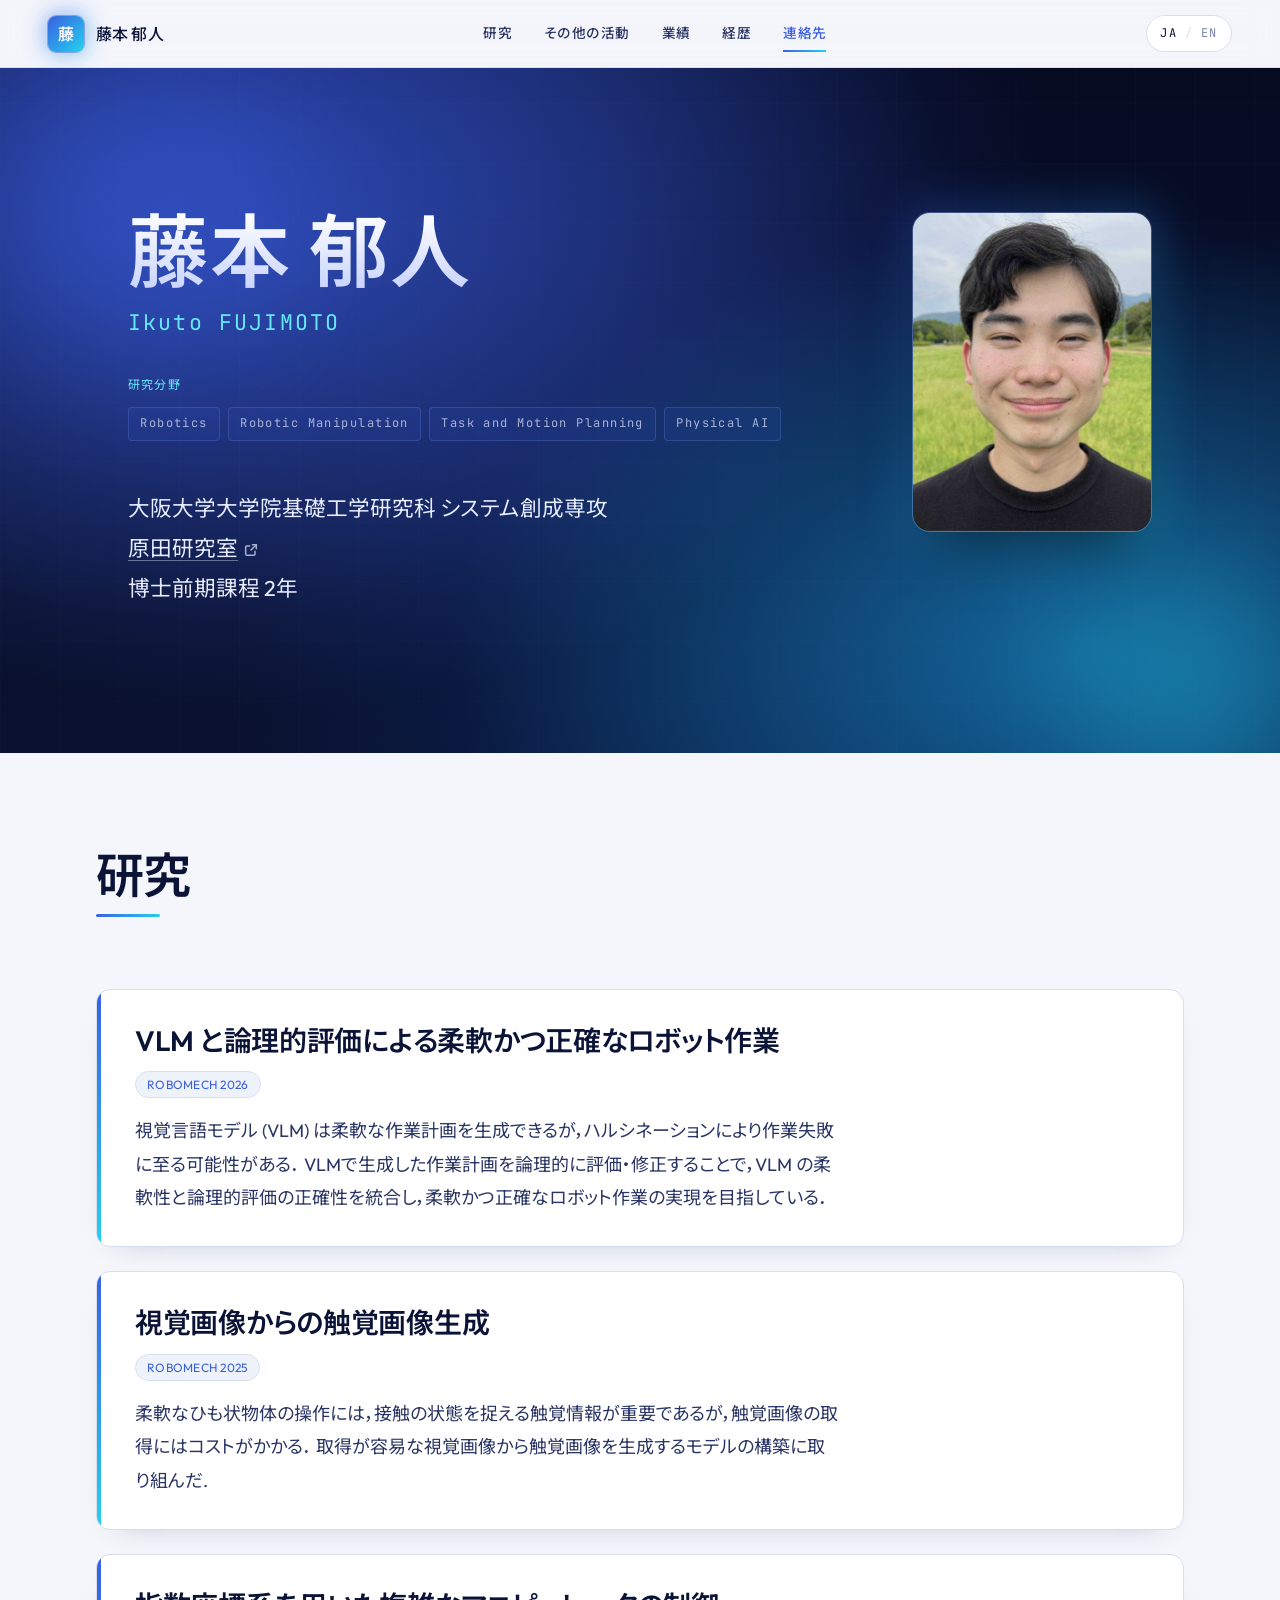
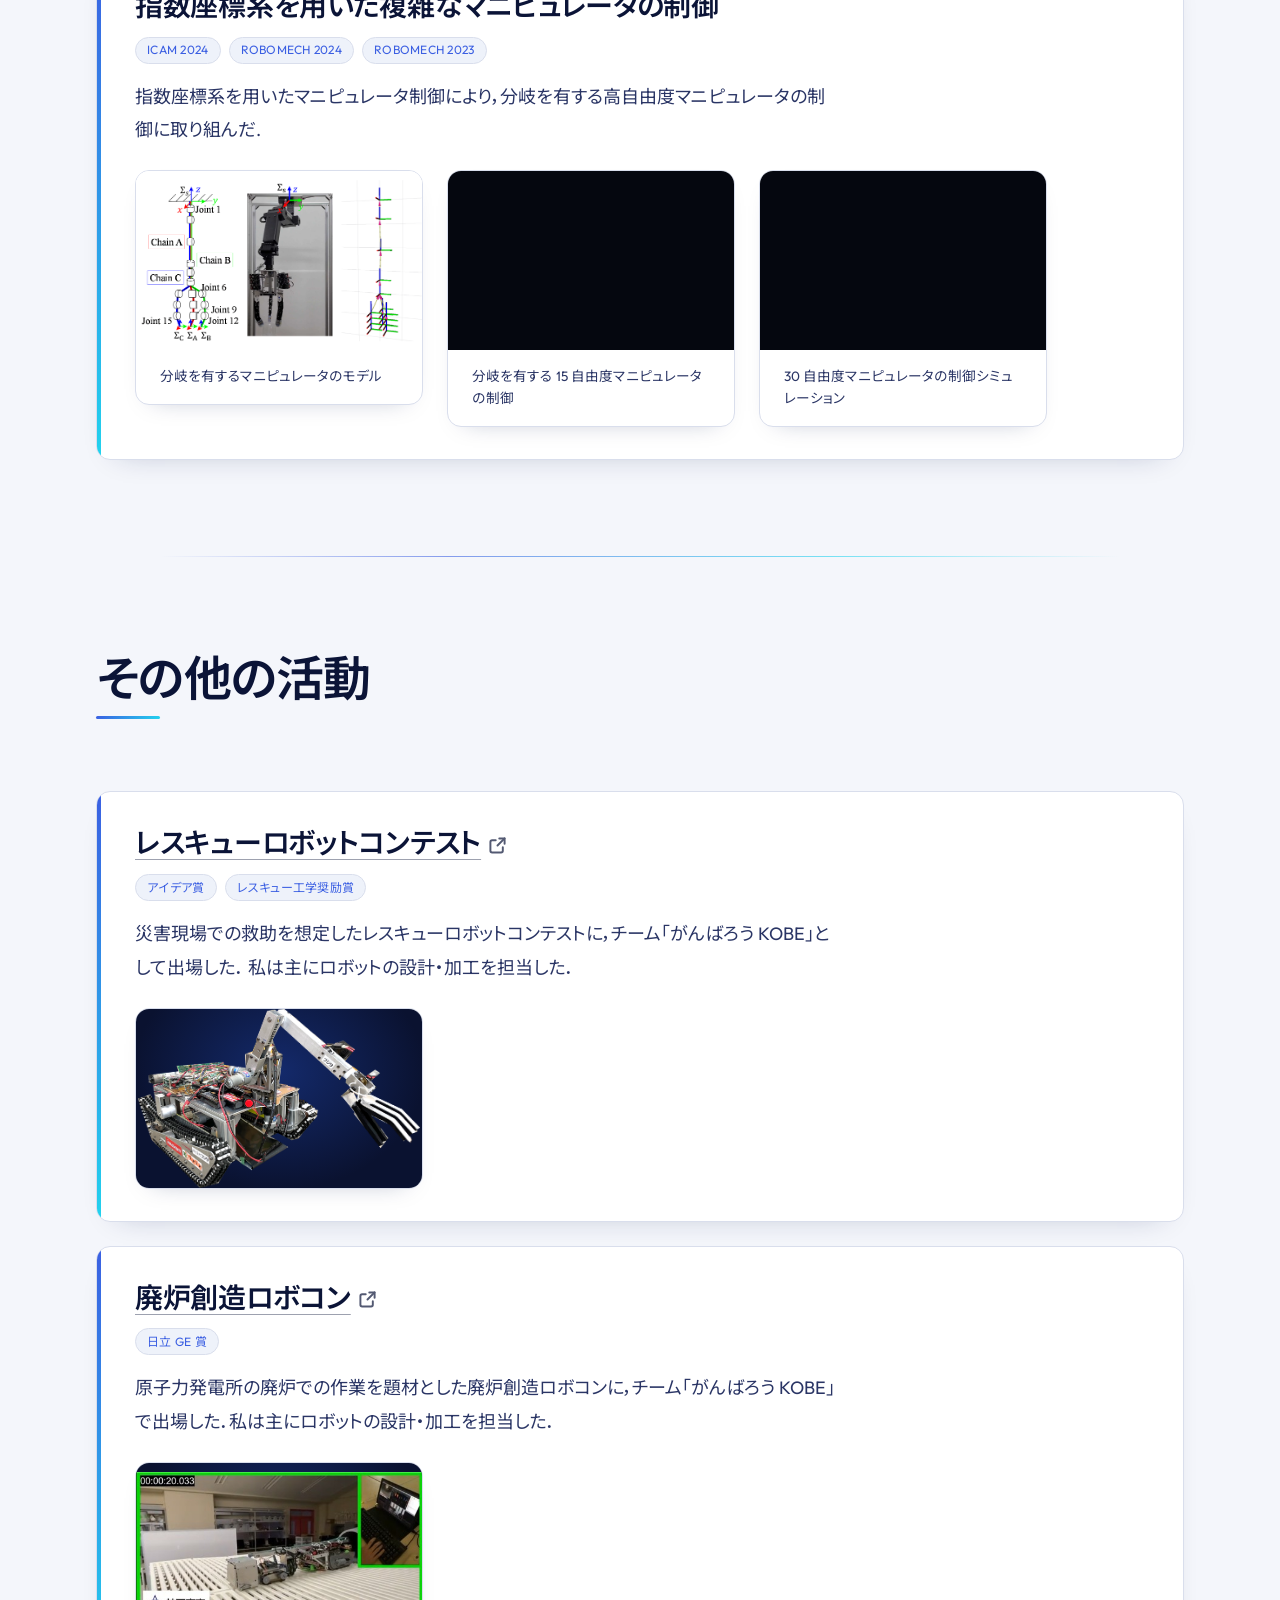
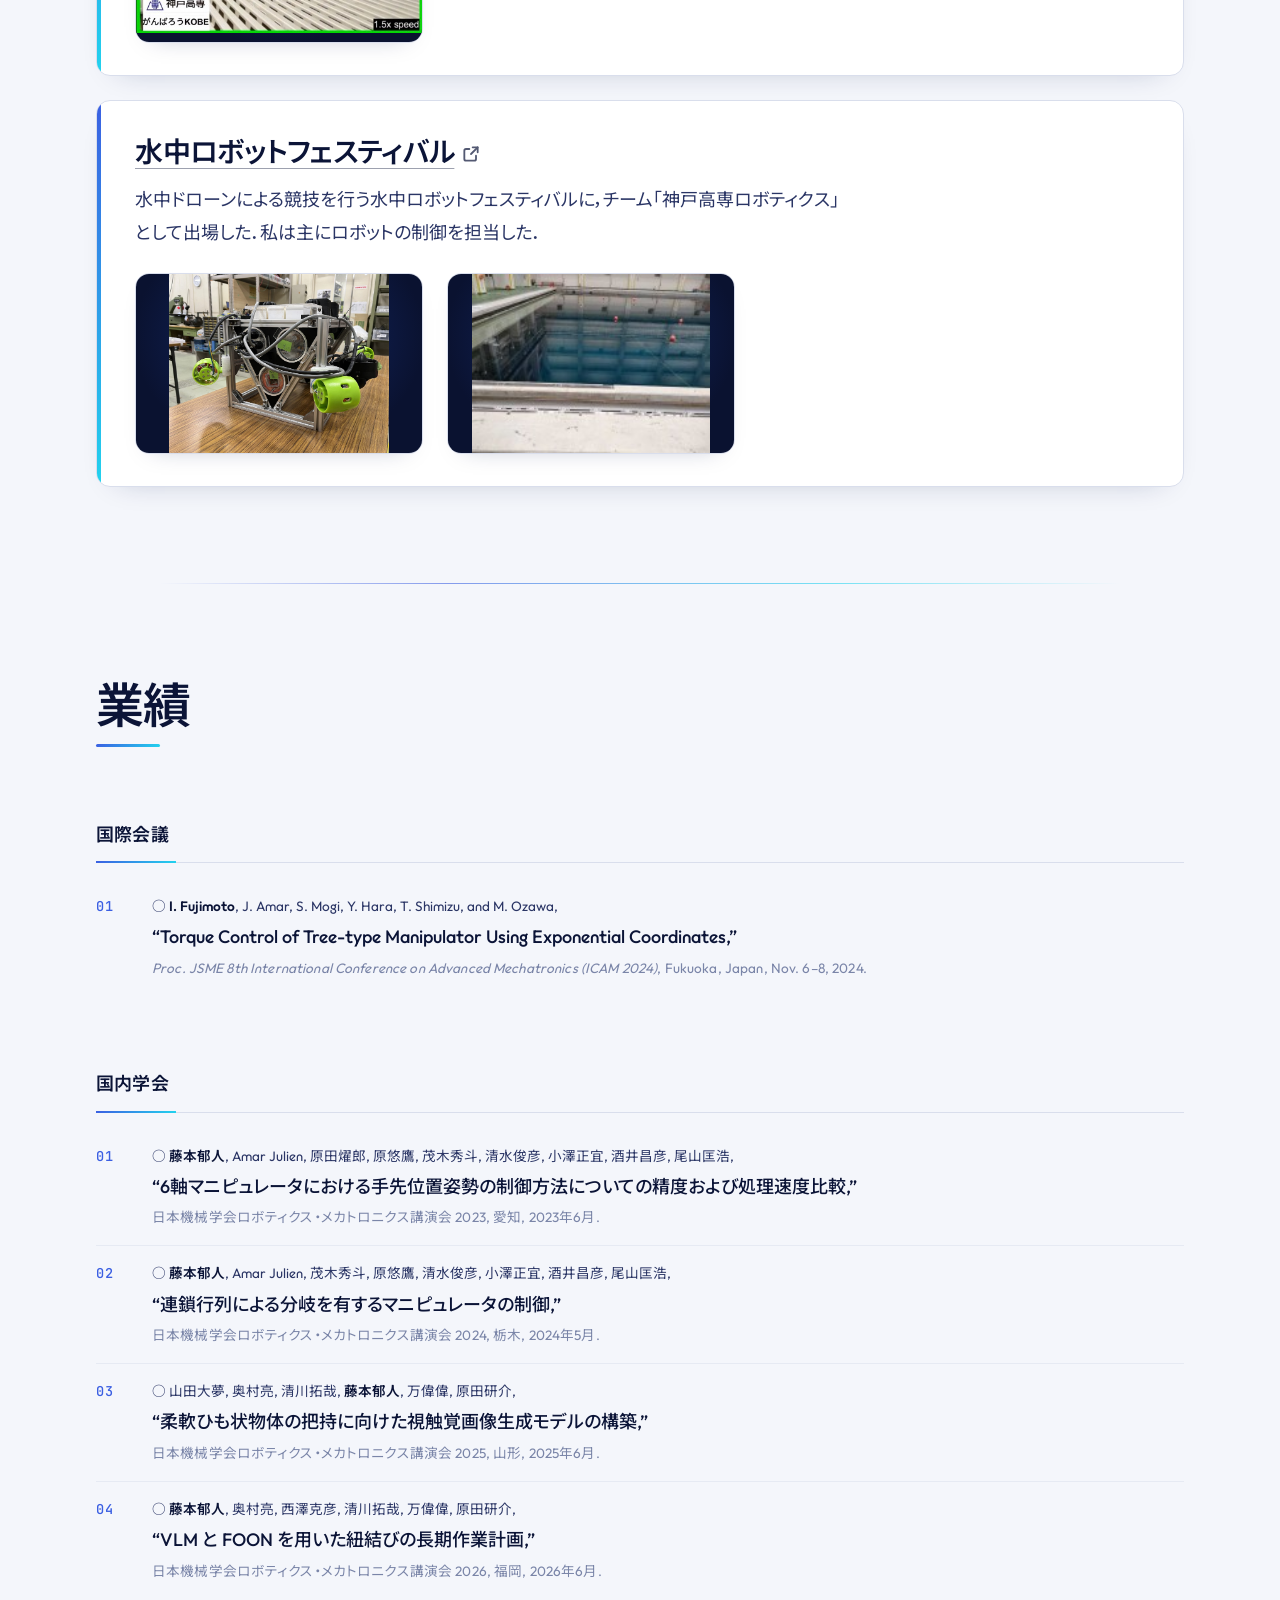
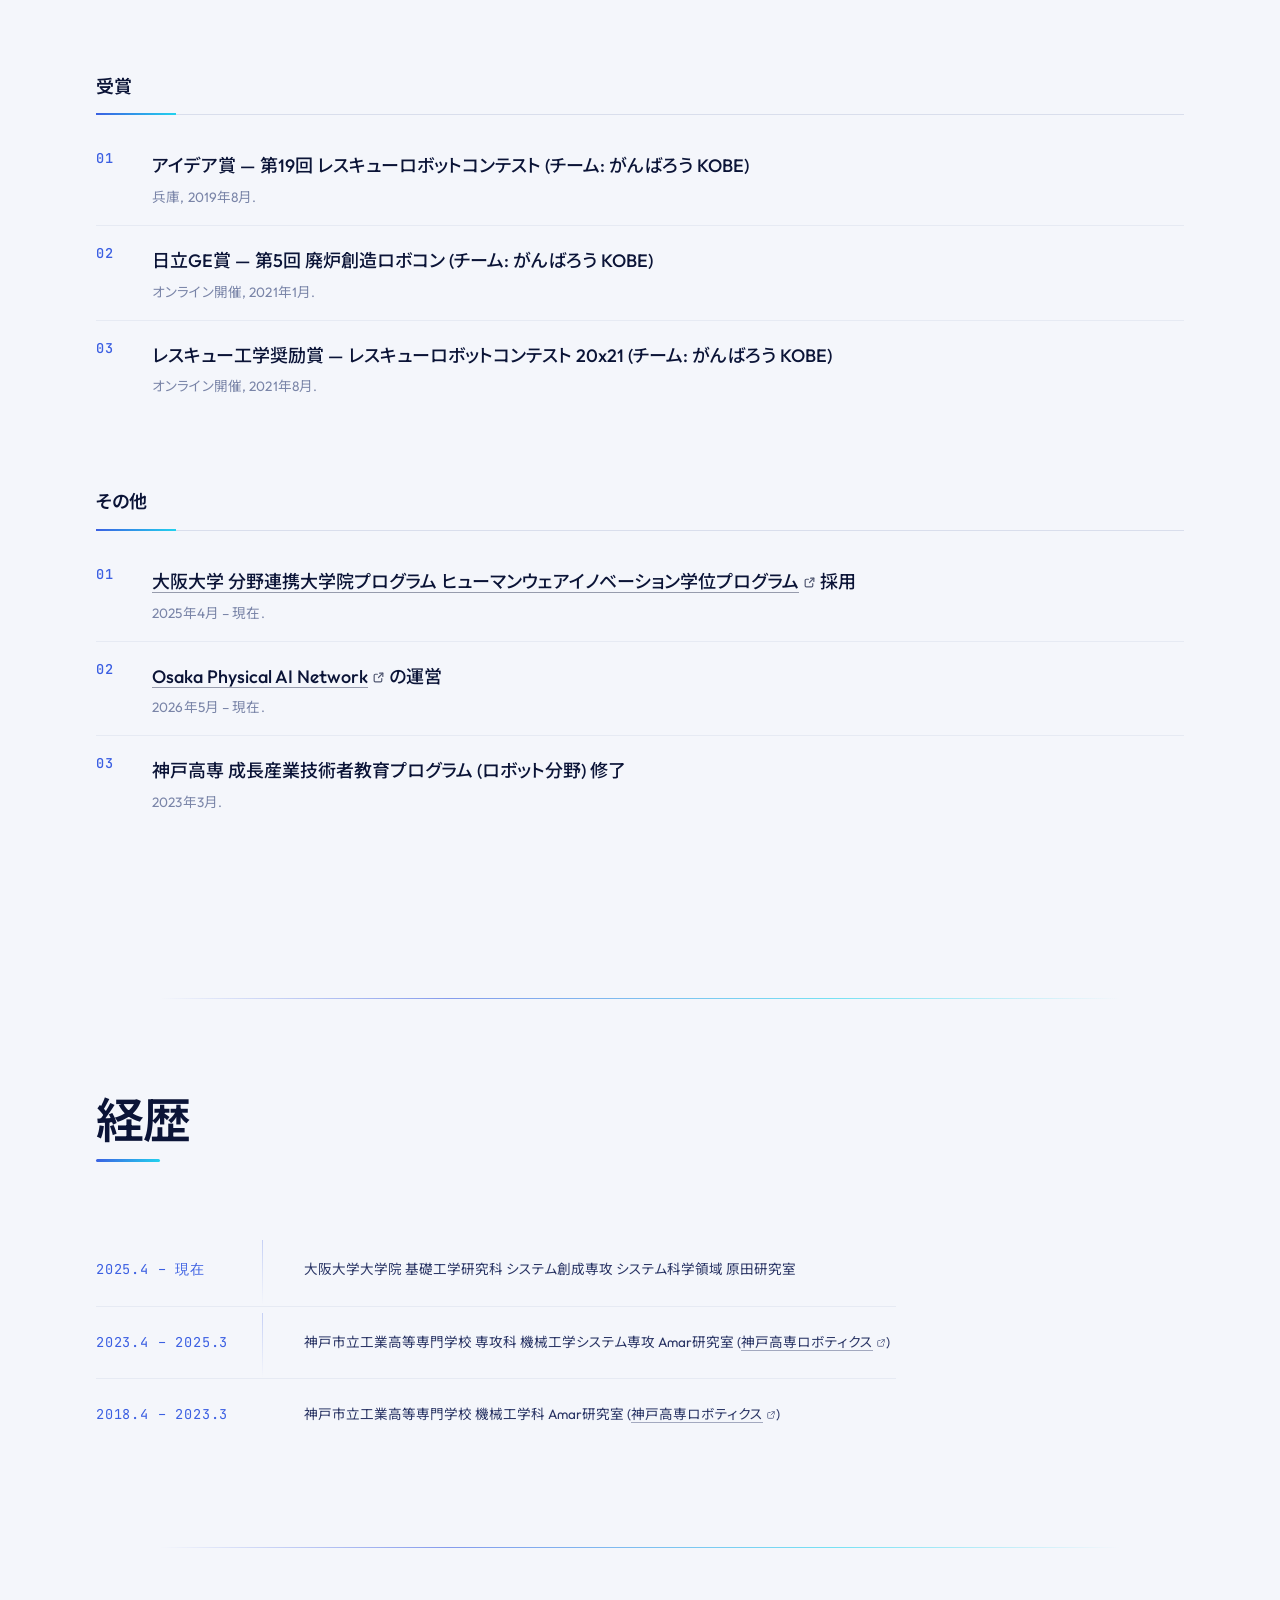
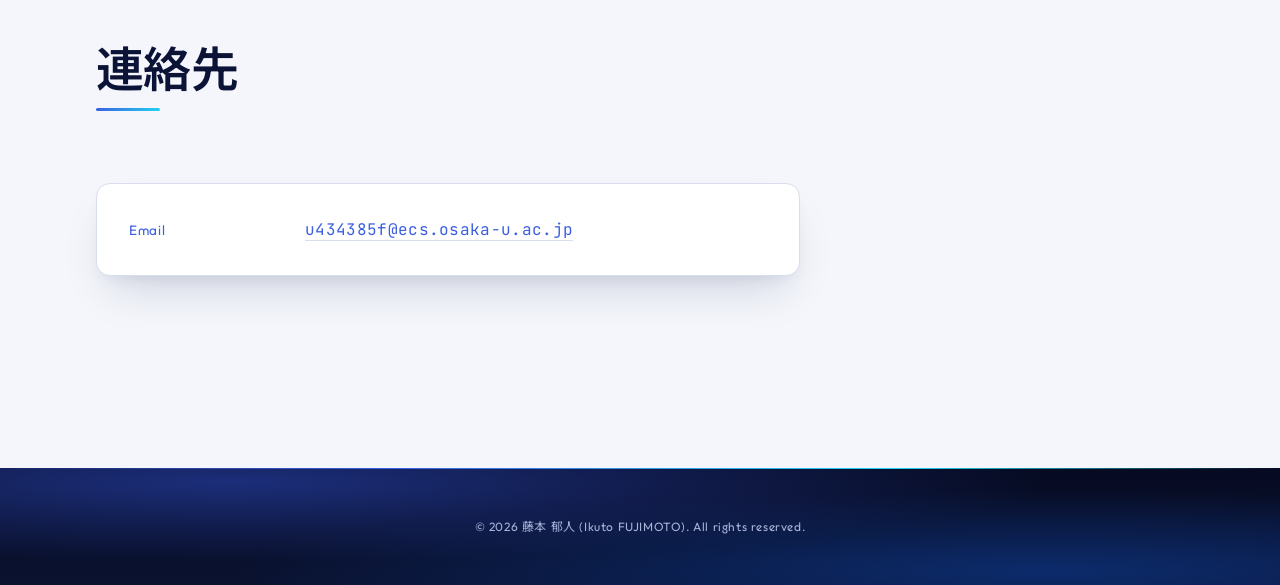
==== index.html @ 2e293a48 "feat: add initial website structure and functionality for personal research homepage - Create index." ====
<!DOCTYPE html>
<html lang="ja">
<head>
    <meta charset="utf-8">
    <meta http-equiv="X-UA-Compatible" content="IE=edge">
    <meta name="viewport" content="width=device-width, initial-scale=1.0">
    <title>藤本 郁人 — Fujimoto Ikuto</title>
    <meta name="description" content="藤本郁人 (Fujimoto Ikuto)">
    <meta name="author" content="Fujimoto Ikuto">

    <!-- Open Graph -->
    <meta property="og:title" content="藤本 郁人 — Fujimoto Ikuto">
    <meta property="og:description" content="藤本郁人 (Fujimoto Ikuto)">
    <meta property="og:type" content="profile">

    <meta name="theme-color" content="#0b1437">

    <link rel="preconnect" href="https://fonts.googleapis.com">
    <link rel="preconnect" href="https://fonts.gstatic.com" crossorigin>
    <link href="https://fonts.googleapis.com/css2?family=Outfit:wght@300;400;500;600;700&family=Noto+Sans+JP:wght@300;400;500;700&family=JetBrains+Mono:wght@400;500&display=swap" rel="stylesheet">

    <link rel="stylesheet" href="css/style.css">
</head>

<body data-lang="ja">

    <div class="scroll-progress" aria-hidden="true"><span></span></div>

    <header class="site-nav" aria-label="Site navigation">
        <a class="brand" href="#top">
            <span class="brand-mark" aria-hidden="true">藤</span>
            <span class="brand-name">
                <span class="ja">藤本 郁人</span>
                <span class="en">Ikuto FUJIMOTO</span>
            </span>
        </a>
        <nav class="nav-links">
            <a href="#research" data-i18n-ja="研究" data-i18n-en="Research">研究</a>
            <a href="#activities" data-i18n-ja="その他の活動" data-i18n-en="Activities">その他の活動</a>
            <a href="#publications" data-i18n-ja="業績" data-i18n-en="Publications">業績</a>
            <a href="#cv" data-i18n-ja="経歴" data-i18n-en="CV">経歴</a>
            <a href="#contact" data-i18n-ja="連絡先" data-i18n-en="Contact">連絡先</a>
        </nav>
        <button class="lang-toggle" type="button" aria-label="Toggle language" title="Toggle language">
            <span class="lang-opt is-active" data-set-lang="ja">JA</span>
            <span class="lang-sep" aria-hidden="true">/</span>
            <span class="lang-opt" data-set-lang="en">EN</span>
        </button>
    </header>

    <main id="top">

        <!-- ============================================================ -->
        <!-- HERO — dark navy gradient with subtle grid + glow             -->
        <!-- ============================================================ -->
        <section class="hero" aria-labelledby="hero-name">

            <!-- Decorative background: grid + radial glow + circuit lines -->
            <div class="hero-bg" aria-hidden="true">
                <svg class="hero-grid" viewBox="0 0 1200 800" preserveAspectRatio="xMidYMid slice">
                    <defs>
                        <pattern id="grid" width="56" height="56" patternUnits="userSpaceOnUse">
                            <path d="M 56 0 L 0 0 0 56" fill="none" stroke="currentColor" stroke-width="0.5"/>
                        </pattern>
                        <radialGradient id="glow-a" cx="20%" cy="30%" r="55%">
                            <stop offset="0%" stop-color="#3b5fe2" stop-opacity="0.55"/>
                            <stop offset="100%" stop-color="#3b5fe2" stop-opacity="0"/>
                        </radialGradient>
                        <radialGradient id="glow-b" cx="85%" cy="78%" r="50%">
                            <stop offset="0%" stop-color="#22d3ee" stop-opacity="0.35"/>
                            <stop offset="100%" stop-color="#22d3ee" stop-opacity="0"/>
                        </radialGradient>
                    </defs>
                    <rect width="100%" height="100%" fill="url(#glow-a)"/>
                    <rect width="100%" height="100%" fill="url(#glow-b)"/>
                    <rect width="100%" height="100%" fill="url(#grid)"/>
                </svg>
                <div class="hero-orb hero-orb-1"></div>
                <div class="hero-orb hero-orb-2"></div>
            </div>

            <div class="hero-inner">

                <figure class="hero-portrait">
                    <span class="hero-portrait-ring" aria-hidden="true"></span>
                    <img src="images/portrait.jpg" alt="藤本 郁人 のポートレート" width="320" height="320">
                </figure>

                <div class="hero-text">

                <h1 id="hero-name" class="hero-name">
                    <span class="ja">藤本 郁人</span>
                    <span class="en">Ikuto FUJIMOTO</span>
                </h1>

                <p class="hero-sub">
                    <span class="ja">Ikuto FUJIMOTO</span>
                    <span class="en">藤本 郁人</span>
                </p>

                <p class="hero-tags-label">
                    <span class="ja">研究分野</span><span class="en">Research Interests</span>
                </p>
                <ul class="hero-tags" aria-label="Research interests">
                    <li>Robotics</li>
                    <li>Robotic Manipulation</li>
                    <li>Task and Motion Planning</li>
                    <li>Physical AI</li>
                </ul>

                <p class="hero-statement">
                    <span class="ja">
                        大阪大学大学院基礎工学研究科 システム創成専攻<br>
                        <a href="https://www.roboticmanipulation.org" target="_blank" rel="noopener noreferrer">原田研究室</a><br>
                        博士前期課程 2年
                    </span>
                    <span class="en">
                        Department of Systems Innovation,<br>
                        Graduate School of Engineering Science, The University of Osaka<br>
                        <a href="https://www.roboticmanipulation.org" target="_blank" rel="noopener noreferrer">Harada Lab.</a><br>
                        Master's Student (2nd year)
                    </span>
                </p>

                </div><!-- /.hero-text -->
            </div>
        </section>

        <!-- ============================================================ -->
        <!-- RESEARCH                                                     -->
        <!-- 概要(短く) → パイプライン図 → 研究・ロボットのメディア             -->
        <!-- ============================================================ -->
        <section id="research" class="section" aria-labelledby="research-h">
            <header class="section-head">
                <h2 id="research-h" class="section-title">
                    <span class="ja">研究</span><span class="en">Research</span>
                </h2>
            </header>

            <div class="themes">

                <article class="theme">
                    <h3 class="theme-title">
                        <span class="ja">VLM と論理的評価による柔軟かつ正確なロボット作業</span>
                        <span class="en">Flexible and Accurate Robot Manipulation via VLMs and Logical Evaluation</span>
                    </h3>
                    <p class="theme-meta">
                        <span>ROBOMECH 2026</span>
                    </p>
                    <p class="theme-desc">
                        <span class="ja">視覚言語モデル (VLM) は柔軟な作業計画を生成できるが，ハルシネーションにより作業失敗に至る可能性がある．
                            VLMで生成した作業計画を論理的に評価・修正することで，VLM の柔軟性と論理的評価の正確性を統合し，柔軟かつ正確なロボット作業の実現を目指している．</span>
                        <span class="en">Vision-Language Models (VLMs) can flexibly generate task plans, but hallucinations may lead to task failure. By logically evaluating and correcting the plans a VLM generates, I aim to unite the flexibility of VLMs with the accuracy of logical evaluation, realizing flexible and accurate robot manipulation.</span>
                    </p>
                </article>

                <article class="theme">
                    <h3 class="theme-title">
                        <span class="ja">視覚画像からの触覚画像生成</span>
                        <span class="en">Generating Tactile Images from Visual Images</span>
                    </h3>
                    <p class="theme-meta">
                        <span>ROBOMECH 2025</span>
                    </p>
                    <p class="theme-desc">
                        <span class="ja">柔軟なひも状物体の操作には，接触の状態を捉える触覚情報が重要であるが，触覚画像の取得にはコストがかかる．
                            取得が容易な視覚画像から触覚画像を生成するモデルの構築に取り組んだ.</span>
                        <span class="en">Manipulating flexible, rope-like objects benefits from tactile information that captures the contact state, yet acquiring tactile images is costly. I worked on building a model that generates tactile images from visual images, which are far easier to obtain.</span>
                    </p>
                </article>

                <article class="theme">
                    <h3 class="theme-title">
                        <span class="ja">指数座標系を用いた複雑なマニピュレータの制御</span>
                        <span class="en">Control of Complex Manipulators via Exponential Coordinates</span>
                    </h3>
                    <p class="theme-meta">
                        <span>ICAM 2024</span>
                        <span>ROBOMECH 2024</span>
                        <span>ROBOMECH 2023</span>
                    </p>
                    <p class="theme-desc">
                        <span class="ja">指数座標系を用いたマニピュレータ制御により，分岐を有する高自由度マニピュレータの制御に取り組んだ.</span>
                        <span class="en">Using manipulator control based on exponential coordinates, I worked on controlling high-DOF manipulators with branching (tree-type) structures.</span>
                    </p>
                    <div class="theme-media">
                        <figure class="media-card is-illust is-figure">
                            <div class="media-frame">
                                <img src="images/tree_type_model.png" alt="木構造（分岐）マニピュレータのモデル図" loading="lazy">
                            </div>
                            <figcaption>
                                <span class="ja">分岐を有するマニピュレータのモデル</span>
                                <span class="en">Model of a tree-type manipulator</span>
                            </figcaption>
                        </figure>
                        <figure class="media-card">
                            <div class="media-frame">
                                <video autoplay loop muted playsinline preload="metadata">
                                    <source src="images/15dof_manipulation.mp4" type="video/mp4">
                                </video>
                            </div>
                            <figcaption>
                                <span class="ja">分岐を有する 15 自由度マニピュレータの制御</span>
                                <span class="en">Control of a tree-type 15-DOF manipulator</span>
                            </figcaption>
                        </figure>
                        <figure class="media-card">
                            <div class="media-frame">
                                <video autoplay loop muted playsinline preload="metadata">
                                    <source src="images/30dof_manipulation_simulation.mp4" type="video/mp4">
                                </video>
                            </div>
                            <figcaption>
                                <span class="ja">30 自由度マニピュレータの制御シミュレーション</span>
                                <span class="en">Control simulation of a 30-DOF manipulator</span>
                            </figcaption>
                        </figure>
                    </div>
                </article>

            </div>

        </section>

        <!-- ============================================================ -->
        <!-- ACTIVITIES — その他の活動 (研究と同じカード構成)                  -->
        <!-- ============================================================ -->
        <section id="activities" class="section" aria-labelledby="act-h">
            <header class="section-head">
                <h2 id="act-h" class="section-title">
                    <span class="ja">その他の活動</span><span class="en">Activities</span>
                </h2>
            </header>

            <div class="themes">

                <article class="theme">
                    <h3 class="theme-title">
                        <span class="ja"><a href="https://www.rescue-robot-contest.org" target="_blank" rel="noopener noreferrer">レスキューロボットコンテスト</a></span>
                        <span class="en"><a href="https://www.rescue-robot-contest.org" target="_blank" rel="noopener noreferrer">Rescue Robot Contest</a></span>
                    </h3>
                    <p class="theme-meta">
                        <span class="ja">アイデア賞</span><span class="en">Idea Award</span>
                        <span class="ja">レスキュー工学奨励賞</span><span class="en">Rescue Eng. Award</span>
                    </p>
                    <p class="theme-desc">
                        <span class="ja">災害現場での救助を想定したレスキューロボットコンテストに，チーム「がんばろう KOBE」として出場した．
                            私は主にロボットの設計・加工を担当した．
                        </span>
                        <span class="en">I competed in the Rescue Robot Contest — which simulates rescue at disaster sites — as part of the team "Ganbarou KOBE," and was mainly responsible for the robot's design and fabrication.</span>
                    </p>
                    <div class="theme-media">
                        <figure class="media-card is-illust">
                            <div class="media-frame">
                                <img src="images/rescure_robot.png" alt="レスキューロボットのイラスト" loading="lazy">
                            </div>
                        </figure>
                    </div>
                </article>

                <article class="theme">
                    <h3 class="theme-title">
                        <span class="ja"><a href="https://fdecomi.fukushima-nct.ac.jp" target="_blank" rel="noopener noreferrer">廃炉創造ロボコン</a></span>
                        <span class="en"><a href="https://fdecomi.fukushima-nct.ac.jp" target="_blank" rel="noopener noreferrer">Decommissioning Robot Contest</a></span>
                    </h3>
                    <p class="theme-meta">
                        <span class="ja">日立 GE 賞</span><span class="en">Hitachi GE Award</span>
                    </p>
                    <p class="theme-desc">
                        <span class="ja">原子力発電所の廃炉での作業を題材とした廃炉創造ロボコンに，チーム「がんばろう KOBE」で出場した．私は主にロボットの設計・加工を担当した．</span>
                        <span class="en">I competed in the Decommissioning Robot Contest — themed on tasks for decommissioning nuclear power plants — with the team "Ganbarou KOBE," and was mainly responsible for the robot's design and fabrication.</span>
                    </p>
                    <div class="theme-media">
                        <figure class="media-card is-illust">
                            <div class="media-frame">
                                <img src="images/hairo_robot.svg" alt="廃炉創造ロボコン用ロボットのイラスト" loading="lazy">
                            </div>
                        </figure>
                    </div>
                </article>

                <article class="theme">
                    <h3 class="theme-title">
                        <span class="ja"><a href="https://sites.google.com/nishitech.ac.jp/auviwakuni2022/home" target="_blank" rel="noopener noreferrer">水中ロボットフェスティバル</a></span>
                        <span class="en"><a href="https://sites.google.com/nishitech.ac.jp/auviwakuni2022/home" target="_blank" rel="noopener noreferrer">Underwater Robot Festival</a></span>
                    </h3>
                    <p class="theme-desc">
                        <span class="ja">水中ドローンによる競技を行う水中ロボットフェスティバルに，チーム「神戸高専ロボティクス」として出場した．私は主にロボットの制御を担当した．</span>
                        <span class="en">I competed in the Underwater Robot Festival — a competition using underwater drones — as part of the team "Kobe Kosen Robotics," and was mainly responsible for the robot's control.</span>
                    </p>
                    <div class="theme-media">
                        <figure class="media-card is-illust">
                            <div class="media-frame">
                                <img src="images/under_water_robot.jpg" alt="水中ロボット" loading="lazy">
                            </div>
                        </figure>
                        <figure class="media-card is-illust">
                            <div class="media-frame">
                                <img src="images/under_water_robot_pool.svg" alt="水中ロボットフェスティバル会場" loading="lazy">
                            </div>
                        </figure>
                    </div>
                </article>

            </div>
        </section>

        <!-- ============================================================ -->
        <!-- PUBLICATIONS                                                 -->
        <!-- 査読の有無, 著者順を正確に. 新しい順.                          -->
        <!-- ============================================================ -->
        <section id="publications" class="section" aria-labelledby="pub-h">
            <header class="section-head">
                <h2 id="pub-h" class="section-title">
                    <span class="ja">業績</span><span class="en">Publications</span>
                </h2>
                <!-- <p class="section-lede">
                    <span class="ja">査読の有無, 著者順を正確に記載. 新しい順.</span>
                    <span class="en">Newest first. Peer-review status and author order indicated honestly.</span>
                </p> -->
            </header>

            <div class="pub-group">
                <h3 class="pub-cat">
                    <span class="ja">国際会議</span><span class="en">International Conferences</span>
                </h3>
                <ol class="pub-list">
                    <li class="pub-item">
                        <p class="pub-authors">
                            &#9675; <strong>I. Fujimoto</strong>, J. Amar, S. Mogi, Y. Hara, T. Shimizu, and M. Ozawa,
                        </p>
                        <p class="pub-title">&ldquo;Torque Control of Tree-type Manipulator Using Exponential Coordinates,&rdquo;</p>
                        <p class="pub-meta"><i>Proc. JSME 8th International Conference on Advanced Mechatronics (ICAM 2024)</i>, Fukuoka, Japan, Nov. 6&ndash;8, 2024.</p>
                    </li>
                </ol>
            </div>

            <div class="pub-group">
                <h3 class="pub-cat">
                    <span class="ja">国内学会</span><span class="en">Domestic Conferences</span>
                </h3>
                <ol class="pub-list" start="2">
                    <li class="pub-item">
                        <p class="pub-authors">
                            &#9675; <strong>藤本郁人</strong>, Amar Julien, 原田燿郎, 原悠鷹, 茂木秀斗, 清水俊彦, 小澤正宜, 酒井昌彦, 尾山匡浩,
                        </p>
                        <p class="pub-title">&ldquo;6軸マニピュレータにおける手先位置姿勢の制御方法についての精度および処理速度比較,&rdquo;</p>
                        <p class="pub-meta">日本機械学会ロボティクス・メカトロニクス講演会 2023, 愛知, 2023年6月.</p>
                    </li>
                    <li class="pub-item">
                        <p class="pub-authors">
                            &#9675; <strong>藤本郁人</strong>, Amar Julien, 茂木秀斗, 原悠鷹, 清水俊彦, 小澤正宜, 酒井昌彦, 尾山匡浩,
                        </p>
                        <p class="pub-title">&ldquo;連鎖行列による分岐を有するマニピュレータの制御,&rdquo;</p>
                        <p class="pub-meta">日本機械学会ロボティクス・メカトロニクス講演会 2024, 栃木, 2024年5月.</p>
                    </li>
                    <li class="pub-item">
                        <p class="pub-authors">
                            &#9675; 山田大夢, 奥村亮, 清川拓哉, <strong>藤本郁人</strong>, 万偉偉, 原田研介,
                        </p>
                        <p class="pub-title">&ldquo;柔軟ひも状物体の把持に向けた視触覚画像生成モデルの構築,&rdquo;</p>
                        <p class="pub-meta">日本機械学会ロボティクス・メカトロニクス講演会 2025, 山形, 2025年6月.</p>
                    </li>
                    <li class="pub-item">
                        <p class="pub-authors">
                            &#9675; <strong>藤本郁人</strong>, 奥村亮, 西澤克彦, 清川拓哉, 万偉偉, 原田研介,
                        </p>
                        <p class="pub-title">&ldquo;VLM と FOON を用いた紐結びの長期作業計画,&rdquo;</p>
                        <p class="pub-meta">日本機械学会ロボティクス・メカトロニクス講演会 2026, 福岡, 2026年6月.</p>
                    </li>
                </ol>
            </div>

            <div class="pub-group">
                <h3 class="pub-cat">
                    <span class="ja">受賞</span><span class="en">Awards</span>
                </h3>
                <ol class="pub-list" start="7">
                    <li class="pub-item">
                        <p class="pub-title">
                            <span class="ja">アイデア賞</span><span class="en">Idea Award</span>
                            &mdash; <span class="ja">第19回 レスキューロボットコンテスト (チーム: がんばろう KOBE)</span><span class="en">19th Rescue Robot Contest (Team: Ganbarou KOBE)</span>
                        </p>
                        <p class="pub-meta">
                            <span class="ja">兵庫, 2019年8月.</span><span class="en">Hyogo, Aug. 2019.</span>
                        </p>
                    </li>
                    <li class="pub-item">
                        <p class="pub-title">
                            <span class="ja">日立GE賞</span><span class="en">Hitachi GE Award</span>
                            &mdash; <span class="ja">第5回 廃炉創造ロボコン (チーム: がんばろう KOBE)</span><span class="en">5th Decommissioning Robot Contest (Team: Ganbarou KOBE)</span>
                        </p>
                        <p class="pub-meta">
                            <span class="ja">オンライン開催, 2021年1月.</span><span class="en">Online, Jan. 2021.</span>
                        </p>
                    </li>
                    <li class="pub-item">
                        <p class="pub-title">
                            <span class="ja">レスキュー工学奨励賞</span><span class="en">Rescue Engineering Encouragement Award</span>
                            &mdash; <span class="ja">レスキューロボットコンテスト 20x21 (チーム: がんばろう KOBE)</span><span class="en">Rescue Robot Contest 20x21 (Team: Ganbarou KOBE)</span>
                        </p>
                        <p class="pub-meta">
                            <span class="ja">オンライン開催, 2021年8月.</span><span class="en">Online, Aug. 2021.</span>
                        </p>
                    </li>
                </ol>
            </div>

            <div class="pub-group">
                <h3 class="pub-cat">
                    <span class="ja">その他</span><span class="en">Other</span>
                </h3>
                <ol class="pub-list" start="10">
                    <li class="pub-item">
                        <p class="pub-title">
                            <span class="ja"><a href="https://www.hwip.osaka-u.ac.jp" target="_blank" rel="noopener noreferrer">大阪大学 分野連携大学院プログラム ヒューマンウェアイノベーション学位プログラム</a> 採用</span>
                            <span class="en">Selected for the <a href="https://www.hwip.osaka-u.ac.jp" target="_blank" rel="noopener noreferrer">Humanware Innovation Doctoral Program (interdisciplinary), Osaka University</a></span>
                        </p>
                        <p class="pub-meta">
                            <span class="ja">2025年4月 – 現在.</span><span class="en">Apr. 2025 – present.</span>
                        </p>
                    </li>
                    <li class="pub-item">
                        <p class="pub-title">
                            <span class="ja"><a href="https://www.opan.website" target="_blank" rel="noopener noreferrer">Osaka Physical AI Network</a> の運営</span>
                            <span class="en">Founding organizer, <a href="https://www.opan.website" target="_blank" rel="noopener noreferrer">Osaka Physical AI Network</a> — a cross-lab student community on Physical AI</span>
                        </p>
                        <p class="pub-meta">
                            <span class="ja">2026年5月 – 現在.</span><span class="en">May 2026 – present.</span>
                        </p>
                    </li>
                    <li class="pub-item">
                        <p class="pub-title">
                            <span class="ja">神戸高専 成長産業技術者教育プログラム (ロボット分野) 修了</span>
                            <span class="en">Completed the Growth-Industry Engineer Training Program (Robotics track), Kobe City College of Technology</span>
                        </p>
                        <p class="pub-meta">
                            <span class="ja">2023年3月.</span><span class="en">Mar. 2023.</span>
                        </p>
                    </li>
                </ol>
            </div>
        </section>

        <!-- ============================================================ -->
        <!-- CV / EDUCATION                                               -->
        <!-- ============================================================ -->
        <section id="cv" class="section" aria-labelledby="cv-h">
            <header class="section-head">
                <h2 id="cv-h" class="section-title">
                    <span class="ja">経歴</span><span class="en">CV</span>
                </h2>
            </header>

            <ol class="timeline" aria-label="Education timeline">
                <li class="tl-item">
                    <p class="tl-date">2025.4 – <span class="ja">現在</span><span class="en">present</span></p>
                    <div class="tl-body">
                        <p class="tl-where">
                            <span class="ja">大阪大学大学院 基礎工学研究科 システム創成専攻 システム科学領域 原田研究室</span>
                            <span class="en">Harada Lab., Division of System Science, Department of Systems Innovation, Graduate School of Engineering Science, The University of Osaka</span>
                        </p>
                    </div>
                </li>

                <li class="tl-item">
                    <p class="tl-date">2023.4 – 2025.3</p>
                    <div class="tl-body">
                        <p class="tl-where">
                            <span class="ja">神戸市立工業高等専門学校 専攻科 機械工学システム専攻 Amar研究室 (<a href="https://sites.google.com/g.kobe-kosen.ac.jp/kobe-kosen-robotics/home" target="_blank" rel="noopener noreferrer">神戸高専ロボティクス</a>)</span>
                            <span class="en">Amar Lab., Advanced Course in Mechanical Engineering Systems, Kobe City College of Technology (<a href="https://sites.google.com/g.kobe-kosen.ac.jp/kobe-kosen-robotics/home" target="_blank" rel="noopener noreferrer">Kobe Kosen Robotics</a>)</span>
                        </p>
                    </div>
                </li>

                <li class="tl-item">
                    <p class="tl-date">2018.4 – 2023.3</p>
                    <div class="tl-body">
                        <p class="tl-where">
                            <span class="ja">神戸市立工業高等専門学校 機械工学科 Amar研究室 (<a href="https://sites.google.com/g.kobe-kosen.ac.jp/kobe-kosen-robotics/home" target="_blank" rel="noopener noreferrer">神戸高専ロボティクス</a>)</span>
                            <span class="en">Amar Lab., Department of Mechanical Engineering, Kobe City College of Technology (<a href="https://sites.google.com/g.kobe-kosen.ac.jp/kobe-kosen-robotics/home" target="_blank" rel="noopener noreferrer">Kobe Kosen Robotics</a>)</span>
                        </p>
                    </div>
                </li>
            </ol>
        </section>

        <!-- ============================================================ -->
        <!-- CONTACT                                                      -->
        <!-- ============================================================ -->
        <section id="contact" class="section" aria-labelledby="contact-h">
            <header class="section-head">
                <h2 id="contact-h" class="section-title">
                    <span class="ja">連絡先</span><span class="en">Contact</span>
                </h2>
            </header>

            <dl class="contact-grid">
                <dt>Email</dt>
                <dd>
                    <!-- Obfuscated against naive scrapers; JS reveals on hover/click. -->
                    <a class="email" href="#" data-user="u434385f" data-domain="ecs.osaka-u.ac.jp">
                        <span aria-hidden="true">u434385f &#91;at&#93; ecs.osaka-u.ac.jp</span>
                    </a>
                </dd>
            </dl>
        </section>

    </main>

    <footer class="site-foot">
        <p>
            <span class="ja">&copy; 2026 藤本 郁人 (Ikuto FUJIMOTO). All rights reserved.</span>
            <span class="en">&copy; 2026 Ikuto FUJIMOTO. All rights reserved.</span>
        </p>
    </footer>

    <script src="js/script.js" defer></script>
</body>
</html>
---- css/style.css ----
/* =========================================================================
   Fujimoto Ikuto — Research Homepage
   Design v2: Hi-tech robotics. Deep navy + electric blue + cyan glow.
   Gradients & subtle grid lines, but academic restraint preserved.
   ========================================================================= */

/* ---------- Design tokens ---------- */
:root {
    /* Light surface */
    --c-bg:        #f4f6fb;
    --c-surface:   #ffffff;
    --c-surface-2: #eef2fa;
    --c-rule:      #d9deec;
    --c-rule-soft: #e6eaf3;

    /* Ink / text */
    --c-ink:       #0b1437;   /* deep navy ink */
    --c-ink-soft:  #2a3565;
    --c-ink-mid:   #4a5680;
    --c-muted:     #7a85a8;

    /* Dark / deep navy (hero, footer) */
    --c-deep:      #060b22;
    --c-deep-2:    #0a1230;
    --c-deep-3:    #14225a;
    --c-deep-ink:  #e7ecff;
    --c-deep-mid:  #a8b3d8;
    --c-deep-mute: #6e789c;

    /* Brand & accent */
    --c-blue:      #3b5fe2;   /* primary action blue */
    --c-blue-deep: #1f3aaa;
    --c-blue-soft: #6c8bef;
    --c-cyan:      #22d3ee;   /* hi-tech glow / highlight */
    --c-cyan-soft: #67e8f9;
    --c-violet:    #7c5cff;   /* secondary accent for gradients */

    /* Gradients */
    --g-brand:      linear-gradient(135deg, #3b5fe2 0%, #22d3ee 100%);
    --g-brand-rev:  linear-gradient(135deg, #22d3ee 0%, #3b5fe2 100%);
    --g-deep-hero:  radial-gradient(ellipse at 18% 12%, #1c2e7a 0%, transparent 55%),
                    radial-gradient(ellipse at 82% 88%, #0c2b6b 0%, transparent 55%),
                    linear-gradient(180deg, #060b22 0%, #0a1230 100%);
    --g-text:       linear-gradient(90deg, #3b5fe2, #22d3ee);
    --g-rule:       linear-gradient(90deg, transparent, var(--c-blue) 30%, var(--c-cyan) 70%, transparent);

    /* Typography */
    --f-sans:      "Outfit", "Noto Sans JP", "Hiragino Kaku Gothic ProN", "Yu Gothic", system-ui, sans-serif;
    --f-mono:      "JetBrains Mono", "Consolas", "Menlo", monospace;

    /* Type scale */
    --t-xs:   0.75rem;
    --t-sm:   0.85rem;
    --t-base: 1rem;
    --t-md:   1.125rem;
    --t-lg:   1.35rem;
    --t-xl:   1.75rem;
    --t-2xl:  2.25rem;
    --t-3xl:  3rem;
    --t-4xl:  clamp(2.75rem, 7.5vw, 5rem);

    /* Spacing */
    --s-1:  0.25rem;
    --s-2:  0.5rem;
    --s-3:  0.75rem;
    --s-4:  1rem;
    --s-5:  1.5rem;
    --s-6:  2rem;
    --s-7:  3rem;
    --s-8:  4.5rem;
    --s-9:  6rem;
    --s-10: 9rem;

    /* Layout */
    --max-w:  74rem;
    --read-w: 44rem;
    --nav-h:  4.25rem;
    --radius: 14px;
    --radius-sm: 8px;

    /* Motion */
    --ease: cubic-bezier(.2,.7,.2,1);

    /* Effects */
    --glow-cyan:  0 0 0 1px rgba(34,211,238,.35), 0 0 24px rgba(34,211,238,.18);
    --glow-blue:  0 0 0 1px rgba(59,95,226,.45), 0 0 28px rgba(59,95,226,.25);
    --shadow-lg:  0 24px 48px -16px rgba(15,28,80,.18), 0 8px 16px -8px rgba(15,28,80,.10);
}

/* ---------- Reset / base ---------- */
*, *::before, *::after { box-sizing: border-box; }
html { scroll-behavior: smooth; }
body {
    margin: 0;
    background: var(--c-bg);
    color: var(--c-ink);
    font-family: var(--f-sans);
    font-size: var(--t-base);
    line-height: 1.75;
    -webkit-font-smoothing: antialiased;
    -moz-osx-font-smoothing: grayscale;
    text-rendering: optimizeLegibility;
    font-feature-settings: "palt" 1, "ss01" 1;
}
img, svg { max-width: 100%; display: block; }
ul, ol { padding: 0; margin: 0; list-style: none; }
p { margin: 0; }

a {
    color: var(--c-blue);
    text-decoration: none;
    border-bottom: 1px solid transparent;
    transition: color .25s var(--ease), border-color .25s var(--ease);
}
a:hover { color: var(--c-blue-deep); border-bottom-color: var(--c-blue); }

/* External links: inherit the surrounding block's text colour, marked with an underline. */
a[target="_blank"] {
    color: inherit;
    border-bottom: 0;
    text-decoration: underline;
    text-decoration-color: color-mix(in srgb, currentColor 40%, transparent);
    text-decoration-thickness: 1px;
    text-underline-offset: 0.2em;
    transition: text-decoration-color .25s var(--ease), text-decoration-thickness .25s var(--ease);
}
a[target="_blank"]:hover {
    color: inherit;
    border-bottom: 0;
    text-decoration-color: currentColor;
    text-decoration-thickness: 2px;
}
/* External-link marker icon (inherits text colour via currentColor). */
a[target="_blank"]::after {
    content: "";
    display: inline-block;
    width: 0.74em;
    height: 0.74em;
    margin-left: 0.22em;
    vertical-align: -0.08em;
    background-color: currentColor;
    opacity: .7;
    transition: opacity .25s var(--ease);
    -webkit-mask: url("data:image/svg+xml,%3Csvg xmlns='http://www.w3.org/2000/svg' viewBox='0 0 24 24' fill='none' stroke='%23000' stroke-width='2.2' stroke-linecap='round' stroke-linejoin='round'%3E%3Cpath d='M10 6H6a2 2 0 0 0-2 2v10a2 2 0 0 0 2 2h10a2 2 0 0 0 2-2v-4'/%3E%3Cpath d='M14 4h6v6'/%3E%3Cpath d='M20 4l-8 8'/%3E%3C/svg%3E") no-repeat center / contain;
            mask: url("data:image/svg+xml,%3Csvg xmlns='http://www.w3.org/2000/svg' viewBox='0 0 24 24' fill='none' stroke='%23000' stroke-width='2.2' stroke-linecap='round' stroke-linejoin='round'%3E%3Cpath d='M10 6H6a2 2 0 0 0-2 2v10a2 2 0 0 0 2 2h10a2 2 0 0 0 2-2v-4'/%3E%3Cpath d='M14 4h6v6'/%3E%3Cpath d='M20 4l-8 8'/%3E%3C/svg%3E") no-repeat center / contain;
}
a[target="_blank"]:hover::after { opacity: 1; }

em {
    font-style: normal;
    background: var(--g-text);
    -webkit-background-clip: text;
            background-clip: text;
    color: transparent;
    font-weight: 500;
}

abbr[title] {
    text-decoration: none;
    border-bottom: 1px dotted var(--c-muted);
    cursor: help;
}

::selection { background: var(--c-blue); color: #fff; }

/* ---------- Bilingual visibility ---------- */
body[data-lang="ja"] .en,
body[data-lang="en"] .ja { display: none; }

/* ---------- Top navigation ---------- */
.site-nav {
    position: sticky;
    top: 0;
    z-index: 50;
    display: flex;
    align-items: center;
    justify-content: space-between;
    gap: var(--s-5);
    height: var(--nav-h);
    padding: 0 var(--s-7);
    background: color-mix(in srgb, var(--c-bg) 80%, transparent);
    backdrop-filter: saturate(150%) blur(14px);
    -webkit-backdrop-filter: saturate(150%) blur(14px);
    border-bottom: 1px solid var(--c-rule);
}

.brand {
    display: inline-flex;
    align-items: center;
    gap: var(--s-3);
    border-bottom: 0;
    color: var(--c-ink);
}
.brand:hover { color: var(--c-blue); border-bottom: 0; }

.brand-mark {
    position: relative;
    display: inline-grid;
    place-items: center;
    width: 2.25rem;
    height: 2.25rem;
    color: #fff;
    background: var(--g-brand);
    border-radius: 8px;
    font-family: var(--f-sans);
    font-weight: 600;
    font-size: 1rem;
    line-height: 1;
    letter-spacing: 0;
    box-shadow: var(--glow-blue);
}
.brand-mark::after {
    content: "";
    position: absolute;
    inset: -3px;
    border-radius: 11px;
    background: var(--g-brand);
    filter: blur(10px);
    opacity: .35;
    z-index: -1;
}

.brand-name {
    font-family: var(--f-sans);
    font-weight: 500;
    font-size: 1rem;
    letter-spacing: 0.01em;
}

.nav-links {
    display: flex;
    gap: var(--s-6);
    font-size: var(--t-sm);
    font-weight: 500;
    letter-spacing: 0.03em;
}
.nav-links a {
    border-bottom: 0;
    color: var(--c-ink-soft);
    position: relative;
    padding: 0.4rem 0;
}
.nav-links a::after {
    content: "";
    position: absolute;
    left: 0; right: 0; bottom: 0;
    height: 2px;
    background: var(--g-brand);
    transform: scaleX(0);
    transform-origin: left;
    transition: transform .3s var(--ease);
}
.nav-links a:hover { color: var(--c-blue); }
.nav-links a:hover::after { transform: scaleX(1); }

.lang-toggle {
    display: inline-flex;
    align-items: center;
    gap: var(--s-2);
    padding: 0.42rem 0.85rem;
    background: var(--c-surface);
    border: 1px solid var(--c-rule);
    border-radius: 999px;
    color: var(--c-ink-soft);
    font: inherit;
    font-family: var(--f-mono);
    font-size: var(--t-xs);
    letter-spacing: 0.1em;
    cursor: pointer;
    transition: border-color .25s var(--ease), color .25s var(--ease), box-shadow .25s var(--ease);
}
.lang-toggle:hover {
    border-color: var(--c-blue);
    color: var(--c-blue);
    box-shadow: 0 0 0 3px rgba(59,95,226,.08);
}
.lang-opt { color: var(--c-muted); transition: color .25s var(--ease); }
.lang-opt.is-active { color: var(--c-ink); }
.lang-sep { color: var(--c-rule); }

/* ---------- Layout container ---------- */
main {
    max-width: var(--max-w);
    margin: 0 auto;
    padding: 0 var(--s-7);
}

/* ============================================================ */
/* HERO — full-width dark navy w/ grid + glow                    */
/* ============================================================ */
.hero {
    position: relative;
    isolation: isolate;
    margin: 0 calc(50% - 50vw);     /* break out to full-width */
    padding: var(--s-10) calc(50vw - 50%) var(--s-9);
    color: var(--c-deep-ink);
    background: var(--g-deep-hero);
    overflow: hidden;
}

.hero-bg {
    position: absolute;
    inset: 0;
    z-index: -1;
    color: rgba(167, 184, 235, 0.07);   /* grid line color */
    pointer-events: none;
}
.hero-grid { width: 100%; height: 100%; }

.hero-orb {
    position: absolute;
    border-radius: 50%;
    filter: blur(60px);
    opacity: 0.55;
    pointer-events: none;
}
.hero-orb-1 {
    width: 460px; height: 460px;
    top: -80px; left: -100px;
    background: radial-gradient(circle, #3b5fe2 0%, transparent 65%);
}
.hero-orb-2 {
    width: 380px; height: 380px;
    bottom: -120px; right: -100px;
    background: radial-gradient(circle, #22d3ee 0%, transparent 60%);
    opacity: 0.40;
}

.hero-inner {
    max-width: 64rem;
    margin: 0 auto;
    display: grid;
    grid-template-columns: minmax(0, 1fr) 15rem;
    column-gap: var(--s-8);
    align-items: start;
}
.hero-text { order: 1; min-width: 0; }

/* Portrait */
.hero-portrait {
    order: 2;
    position: relative;
    isolation: isolate;
    margin: 0;
    width: 100%;
    max-width: 15rem;
    justify-self: center;
    align-self: start;
}
.hero-portrait img {
    position: relative;
    z-index: 1;
    width: 100%;
    aspect-ratio: 1 / 1;
    object-fit: cover;
    border-radius: 18px;
    border: 1px solid rgba(167, 184, 235, 0.30);
    box-shadow: 0 26px 50px -18px rgba(0, 0, 0, .6), inset 0 0 0 1px rgba(255, 255, 255, .05);
}
.hero-portrait-ring {
    position: absolute;
    inset: -10px;
    z-index: 0;
    border-radius: 26px;
    background: var(--g-brand);
    opacity: .28;
    filter: blur(22px);
}

/* Hero typography */
.hero-name {
    font-family: var(--f-sans);
    font-weight: 700;
    font-size: var(--t-4xl);
    line-height: 1.0;
    letter-spacing: -0.025em;
    margin: 0 0 var(--s-3);
    color: #fff;
    background: linear-gradient(180deg, #ffffff 0%, #c7d2ff 100%);
    -webkit-background-clip: text;
            background-clip: text;
    -webkit-text-fill-color: transparent;
}
body[data-lang="ja"] .hero-name {
    letter-spacing: 0.02em;
    font-weight: 600;
}

.hero-sub {
    font-family: var(--f-mono);
    font-size: var(--t-lg);
    letter-spacing: 0.14em;
    text-transform: uppercase;
    color: var(--c-cyan-soft);
    margin-bottom: var(--s-6);
}
body[data-lang="ja"] .hero-sub {
    font-family: var(--f-mono);
    text-transform: none;
    letter-spacing: 0.1em;
}

.hero-tags-label {
    font-family: var(--f-mono);
    font-size: var(--t-xs);
    letter-spacing: 0.18em;
    text-transform: uppercase;
    color: var(--c-cyan-soft);
    margin-bottom: var(--s-3);
}
body[data-lang="ja"] .hero-tags-label {
    font-family: var(--f-sans);
    text-transform: none;
    letter-spacing: 0.1em;
}

.hero-tags {
    display: flex;
    flex-wrap: wrap;
    gap: var(--s-2);
    margin-bottom: var(--s-7);
}
.hero-tags li {
    font-family: var(--f-mono);
    font-size: var(--t-xs);
    color: var(--c-deep-mid);
    letter-spacing: 0.12em;
    padding: 0.35rem 0.7rem;
    background: rgba(59,95,226,0.10);
    border: 1px solid rgba(108,139,239,0.25);
    border-radius: 4px;
}

.hero-statement {
    font-size: var(--t-lg);
    line-height: 1.85;
    color: var(--c-deep-ink);
    max-width: var(--read-w);
    margin-bottom: var(--s-7);
}
body[data-lang="en"] .hero-statement { font-size: 1.25rem; }

/* ============================================================ */
/* SECTIONS                                                      */
/* ============================================================ */
.section {
    padding: var(--s-9) 0;
    position: relative;
}
.section + .section::before {
    content: "";
    position: absolute;
    top: 0;
    left: 4rem; right: 4rem;
    height: 1px;
    background: var(--g-rule);
    opacity: .6;
}

.section-head {
    margin-bottom: var(--s-8);
}

.section-title {
    font-family: var(--f-sans);
    font-weight: 600;
    font-size: var(--t-3xl);
    line-height: 1.1;
    margin: 0 0 var(--s-3);
    letter-spacing: -0.015em;
    color: var(--c-ink);
}
.section-title::after {
    content: "";
    display: block;
    width: 64px;
    height: 3px;
    margin-top: var(--s-3);
    background: var(--g-brand);
    border-radius: 4px;
}

/* ---------- Scroll progress bar ---------- */
.scroll-progress {
    position: fixed;
    top: 0; left: 0; right: 0;
    height: 2px;
    z-index: 60;
    pointer-events: none;
    background: transparent;
}
.scroll-progress > span {
    display: block;
    height: 100%;
    width: 0;
    background: var(--g-brand);
    box-shadow: 0 0 10px rgba(34,211,238,.55);
    transition: width .12s linear;
}

/* ---------- Active nav state (scroll-spy) ---------- */
.nav-links a.is-current { color: var(--c-blue); }
.nav-links a.is-current::after { transform: scaleX(1); }

/* ---------- Theme blocks (research / activities) ---------- */
.themes { display: flex; flex-direction: column; gap: var(--s-5); }
.theme {
    position: relative;
    padding: var(--s-6);
    padding-left: calc(var(--s-6) + 6px);
    background: var(--c-surface);
    border: 1px solid var(--c-rule);
    border-radius: var(--radius);
    box-shadow: 0 12px 30px -22px rgba(15, 28, 80, .32);
    overflow: hidden;
    transition: border-color .25s var(--ease), box-shadow .25s var(--ease), transform .25s var(--ease);
}
.theme::before {
    content: "";
    position: absolute;
    left: 0; top: 0; bottom: 0;
    width: 4px;
    background: var(--g-brand);
}
.theme:hover {
    border-color: var(--c-blue-soft);
    box-shadow: var(--shadow-lg);
    transform: translateY(-2px);
}
.theme-title {
    font-family: var(--f-sans);
    font-weight: 600;
    font-size: var(--t-xl);
    line-height: 1.35;
    color: var(--c-ink);
    letter-spacing: -0.01em;
    margin: 0 0 var(--s-3);
}
.theme-meta {
    display: flex;
    flex-wrap: wrap;
    gap: var(--s-2);
    margin: 0 0 var(--s-4);
}
.theme-meta span {
    font-family: var(--f-mono);
    font-size: var(--t-xs);
    letter-spacing: 0.04em;
    color: var(--c-blue);
    background: var(--c-surface-2);
    border: 1px solid var(--c-rule);
    border-radius: 999px;
    padding: 0.22rem 0.7rem;
    line-height: 1.5;
}
body[data-lang="ja"] .theme-meta span { font-family: var(--f-sans); letter-spacing: 0.02em; }
.theme-desc {
    max-width: var(--read-w);
    font-size: var(--t-md);
    line-height: 1.85;
    color: var(--c-ink-soft);
}
.theme-desc strong { color: var(--c-ink); font-weight: 600; }
.theme-media {
    margin-top: var(--s-5);
    display: grid;
    grid-template-columns: repeat(auto-fit, minmax(14rem, 18rem));
    gap: var(--s-5);
    justify-content: start;
    align-items: start;
}

/* ---------- Media gallery ---------- */
.media-card {
    margin: 0;
    background: var(--c-surface);
    border: 1px solid var(--c-rule);
    border-radius: var(--radius);
    overflow: hidden;
    box-shadow: 0 10px 24px -18px rgba(15, 28, 80, .35);
    transition: border-color .25s var(--ease), transform .25s var(--ease), box-shadow .25s var(--ease);
}
.media-card:hover {
    border-color: var(--c-blue-soft);
    transform: translateY(-3px);
    box-shadow: var(--shadow-lg);
}

/* Uniform box → equal card heights. object-fit: contain keeps each
   source's own aspect ratio, filling the difference with letterbox padding. */
.media-frame {
    position: relative;
    aspect-ratio: 16 / 10;
    overflow: hidden;
    background: #05070f;
}
/* Media fit fully inside the frame (no cropping); aspect-ratio differences
   become letterbox padding. Frame size (16:10) stays uniform. */
.media-frame video,
.media-frame img {
    display: block;
    width: 100%;
    height: 100%;
    object-fit: contain;
}
/* Background shows through any transparent parts of an illustration. */
.media-card.is-illust .media-frame {
    background: radial-gradient(ellipse at 50% 35%, #142a6b 0%, #0a1230 72%);
}
/* A figure rendered on white (e.g. the model diagram) reads best on white. */
.media-card.is-figure .media-frame { background: #ffffff; }

.media-card figcaption {
    padding: var(--s-4) var(--s-5);
    font-size: var(--t-sm);
    line-height: 1.6;
    color: var(--c-ink-soft);
}

/* ---------- Publications ---------- */
.pub-group { margin-bottom: var(--s-8); }
.pub-cat {
    font-family: var(--f-sans);
    font-weight: 600;
    font-size: var(--t-md);
    color: var(--c-ink);
    letter-spacing: 0.01em;
    margin: 0 0 var(--s-4);
    padding-bottom: var(--s-3);
    border-bottom: 1px solid var(--c-rule);
    position: relative;
}
.pub-cat::after {
    content: "";
    position: absolute;
    left: 0;
    bottom: -1px;
    width: 80px;
    height: 2px;
    background: var(--g-brand);
}

.pub-list { counter-reset: pub; }
.pub-item {
    counter-increment: pub;
    position: relative;
    padding: var(--s-4) 0 var(--s-4) 3.5rem;
    border-top: 1px solid var(--c-rule-soft);
    font-size: var(--t-base);
    line-height: 1.7;
}
.pub-item:first-child { border-top: 0; }
.pub-item::before {
    content: counter(pub, decimal-leading-zero);
    position: absolute;
    left: 0;
    top: var(--s-4);
    font-family: var(--f-mono);
    font-weight: 500;
    font-size: var(--t-sm);
    color: var(--c-blue);
    letter-spacing: 0.1em;
}
.pub-authors {
    font-size: var(--t-sm);
    color: var(--c-ink-soft);
    line-height: 1.7;
}
.pub-authors strong { color: var(--c-ink); font-weight: 600; }
.pub-title {
    font-size: var(--t-md);
    color: var(--c-ink);
    font-weight: 500;
    margin: var(--s-1) 0;
}
.pub-meta { font-size: var(--t-sm); color: var(--c-muted); font-family: var(--f-mono); letter-spacing: 0.01em; }
body[data-lang="ja"] .pub-meta { font-family: var(--f-sans); }
/* Italicised venue inside a citation */
.pub-meta i { font-style: italic; }

/* ---------- Timeline (CV) ---------- */
.timeline {
    position: relative;
    max-width: 50rem;
}
.tl-item {
    display: grid;
    grid-template-columns: 11rem 1fr;
    column-gap: var(--s-6);
    align-items: baseline;
    padding: var(--s-5) 0;
    border-top: 1px solid var(--c-rule-soft);
    position: relative;
}
.tl-item:first-child { border-top: 0; }
.tl-item::before {
    content: "";
    position: absolute;
    left: 10.4rem;
    top: 0.4rem;
    bottom: -0.4rem;
    width: 1px;
    background: linear-gradient(180deg, var(--c-blue), transparent 90%);
    opacity: .25;
}
.tl-item:last-child::before { display: none; }

.tl-date {
    font-family: var(--f-mono);
    font-size: var(--t-sm);
    color: var(--c-blue);
    letter-spacing: 0.06em;
}
.tl-where {
    font-size: var(--t-sm);
    color: var(--c-ink-soft);
    line-height: 1.7;
}

/* ---------- Contact ---------- */
.contact-grid {
    display: grid;
    grid-template-columns: 9rem 1fr;
    column-gap: var(--s-6);
    row-gap: var(--s-4);
    max-width: 44rem;
    margin: 0;
    padding: var(--s-6);
    background: var(--c-surface);
    border: 1px solid var(--c-rule);
    border-radius: var(--radius);
    box-shadow: var(--shadow-lg);
}
.contact-grid dt {
    font-family: var(--f-mono);
    font-size: var(--t-xs);
    color: var(--c-blue);
    letter-spacing: 0.15em;
    text-transform: uppercase;
    padding-top: 0.25em;
}
body[data-lang="ja"] .contact-grid dt {
    font-family: var(--f-sans);
    text-transform: none;
    letter-spacing: 0.05em;
    font-size: var(--t-sm);
}
.contact-grid dd {
    margin: 0;
    font-size: var(--t-base);
    color: var(--c-ink);
    line-height: 1.7;
}
.email {
    font-family: var(--f-mono);
    letter-spacing: 0.02em;
    color: var(--c-blue);
    border-bottom: 1px solid var(--c-rule);
}
.email:hover { color: var(--c-blue-deep); border-bottom-color: var(--c-blue); }

/* ---------- Footer ---------- */
.site-foot {
    margin-top: var(--s-9);
    padding: var(--s-7) var(--s-7);
    background: var(--g-deep-hero);
    color: var(--c-deep-mid);
    font-family: var(--f-mono);
    font-size: var(--t-xs);
    letter-spacing: 0.1em;
    text-align: center;
    position: relative;
    isolation: isolate;
}
.site-foot::before {
    content: "";
    position: absolute;
    top: 0; left: 0; right: 0;
    height: 1px;
    background: var(--g-rule);
}
body[data-lang="ja"] .site-foot { font-family: var(--f-sans); letter-spacing: 0.05em; }

/* ---------- Subtle reveal on scroll ---------- */
.reveal {
    opacity: 0;
    transform: translateY(12px);
    transition: opacity 1s var(--ease), transform 1s var(--ease);
}
.reveal.is-in { opacity: 1; transform: none; }
@media (prefers-reduced-motion: reduce) {
    .reveal { opacity: 1; transform: none; transition: none; }
    html { scroll-behavior: auto; }
}

/* ---------- Responsive ---------- */
@media (max-width: 960px) {
    .site-nav { padding: 0 var(--s-5); gap: var(--s-3); }
    .nav-links { gap: var(--s-5); }
    main { padding: 0 var(--s-5); }
    .hero { padding-top: var(--s-9); padding-bottom: var(--s-8); }
    .section { padding: var(--s-8) 0; }
    .section + .section::before { left: var(--s-5); right: var(--s-5); }
    .contact-grid { grid-template-columns: 8rem 1fr; }

    /* Hero: stack portrait above the text */
    .hero-inner { grid-template-columns: 1fr; row-gap: var(--s-6); }
    .hero-portrait { order: -1; max-width: 8.5rem; justify-self: start; }
    .hero-text { order: 1; }
    .tl-item { grid-template-columns: 8rem 1fr; column-gap: var(--s-4); }
    .tl-item::before { left: 7.4rem; }
    .hero-orb-1 { width: 320px; height: 320px; }
    .hero-orb-2 { width: 260px; height: 260px; }
}

@media (max-width: 640px) {
    .site-nav { padding: 0 var(--s-4); }
    .nav-links { gap: var(--s-4); font-size: var(--t-xs); }
    .nav-links a { padding: 0.3rem 0; }
    .brand-name { display: none; }
    .hero { padding-top: var(--s-8); }
    .hero-portrait { max-width: 7rem; }
    .hero-name { letter-spacing: -0.02em; }
    .hero-statement { font-size: var(--t-md); line-height: 1.8; }
    .contact-grid {
        grid-template-columns: 1fr;
        padding: var(--s-5);
        row-gap: var(--s-2);
    }
    .contact-grid dt { margin-top: var(--s-3); }
    .tl-item { grid-template-columns: 1fr; }
    .tl-item::before { display: none; }
    .tl-date { margin-bottom: var(--s-1); }
    .pub-item { padding-left: 2.5rem; }

    .theme { padding: var(--s-5); padding-left: calc(var(--s-5) + 5px); }
    .theme-title { font-size: var(--t-lg); }
    .theme-media { grid-template-columns: 1fr; }
}
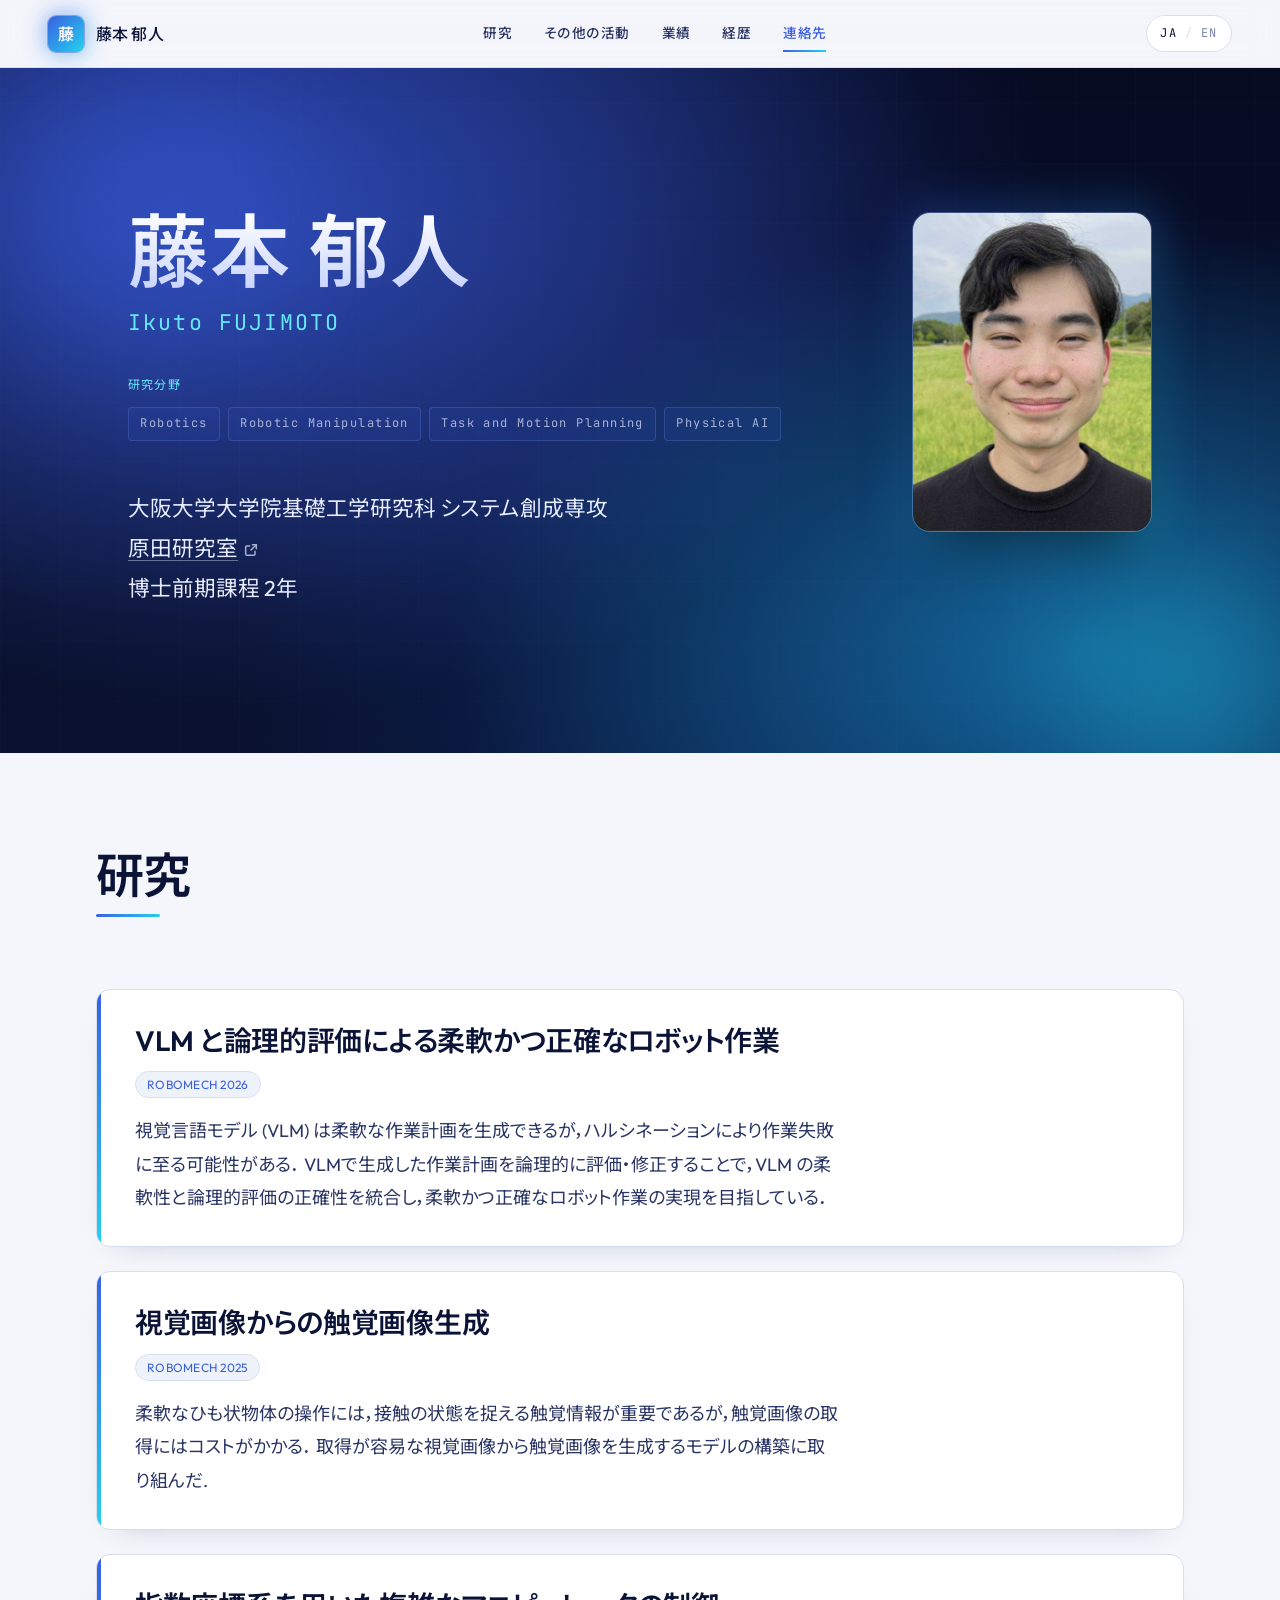
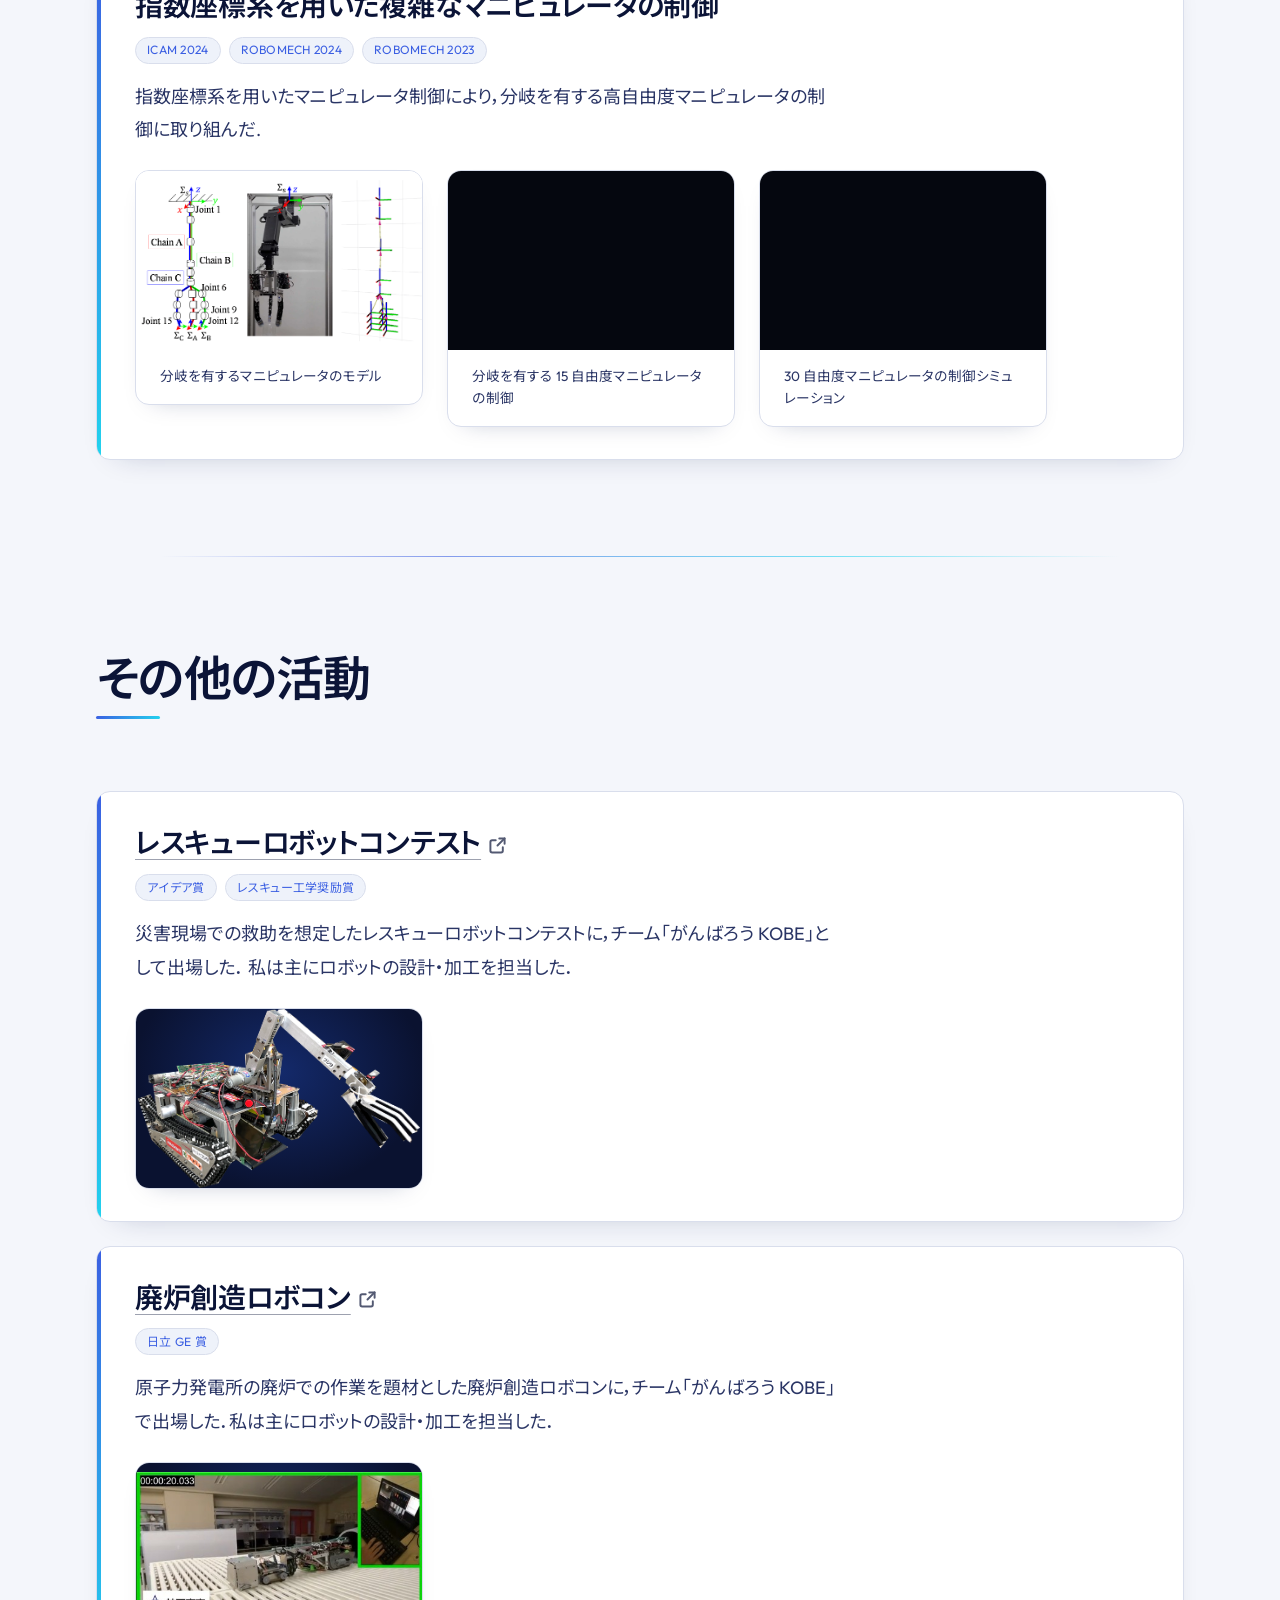
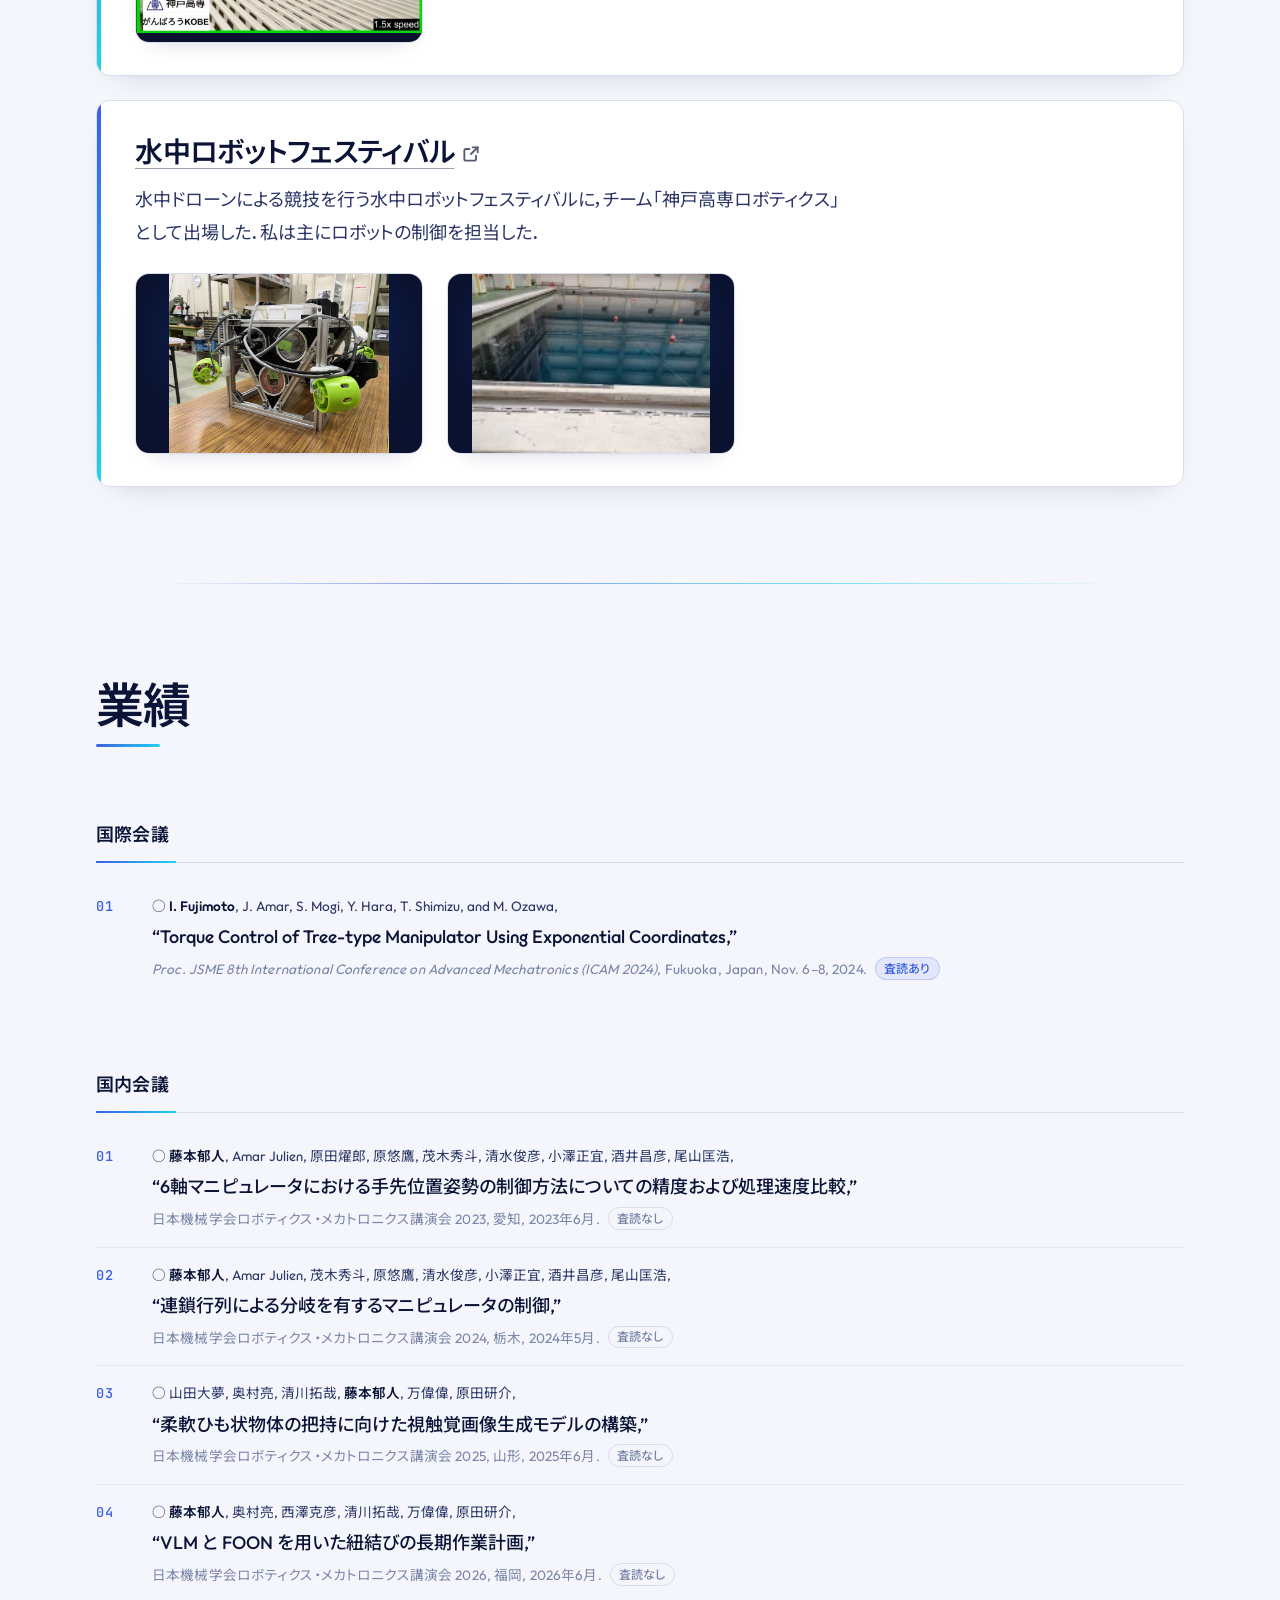
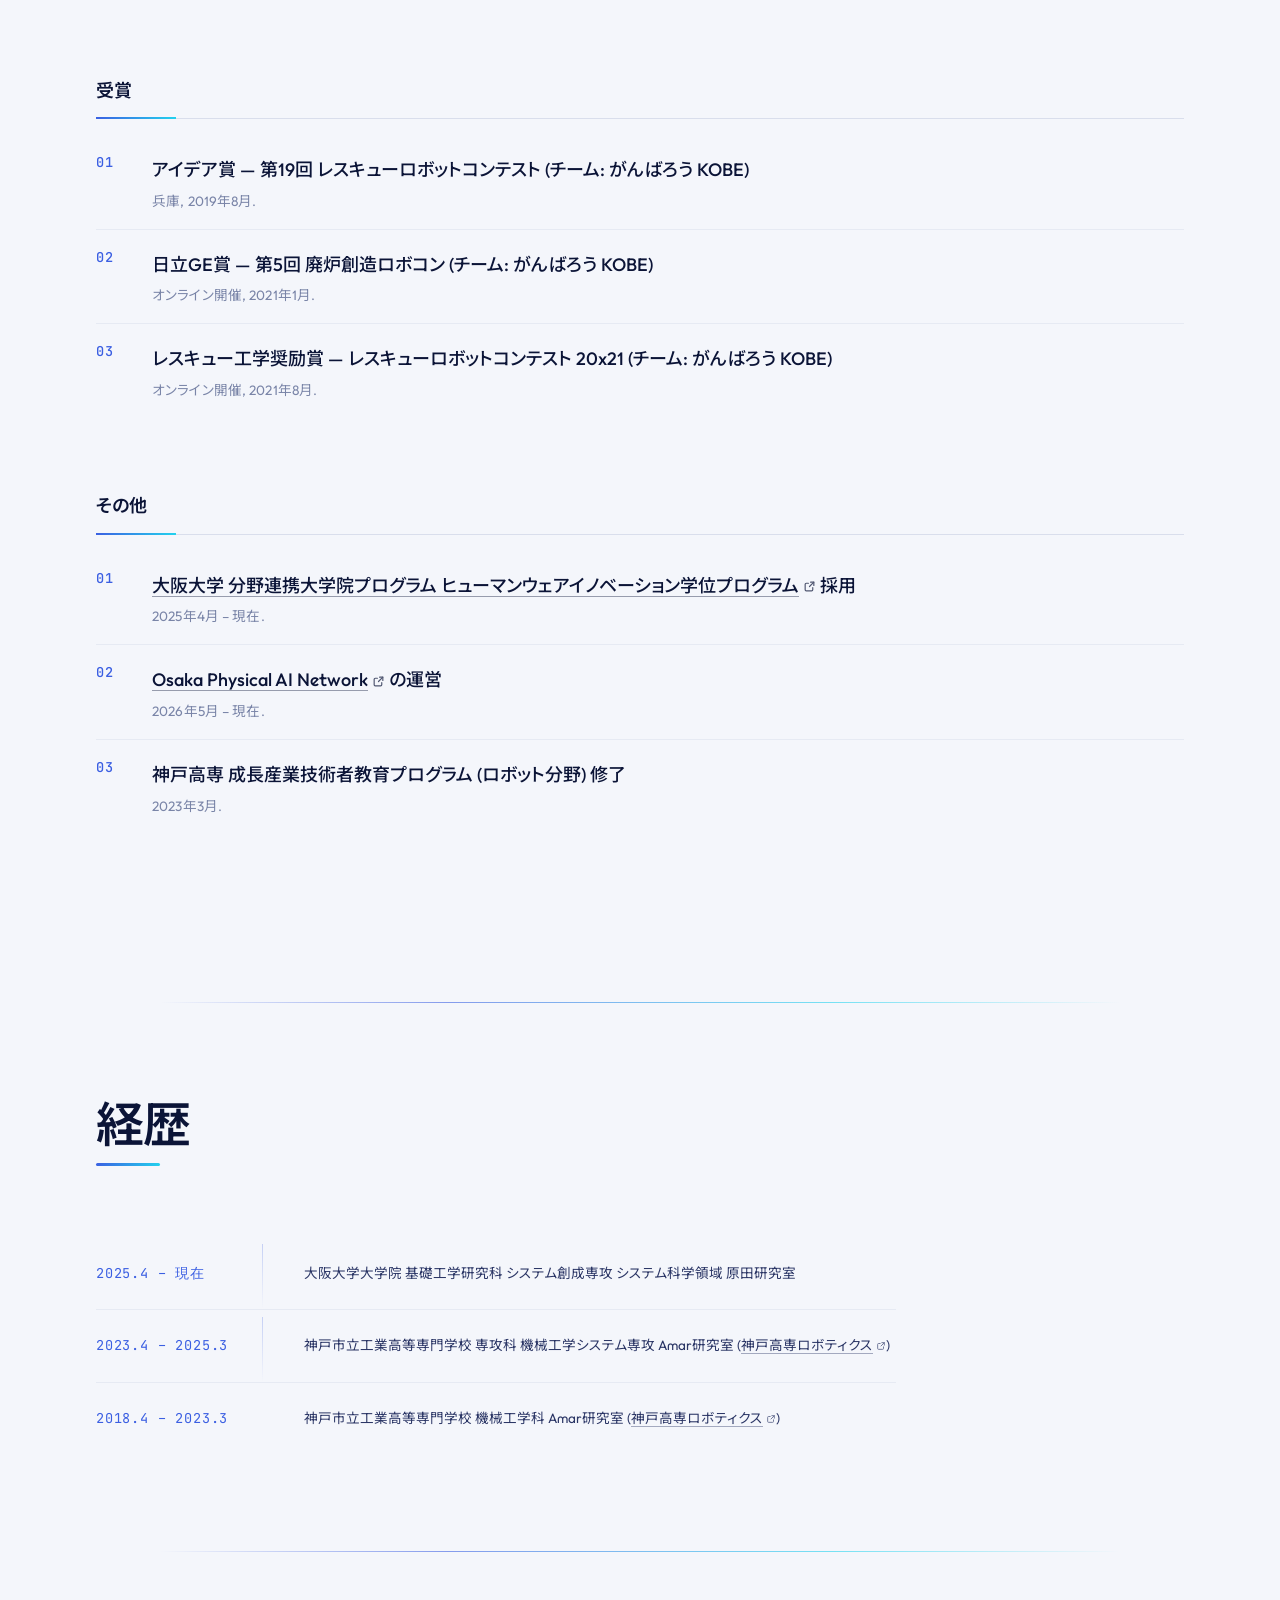
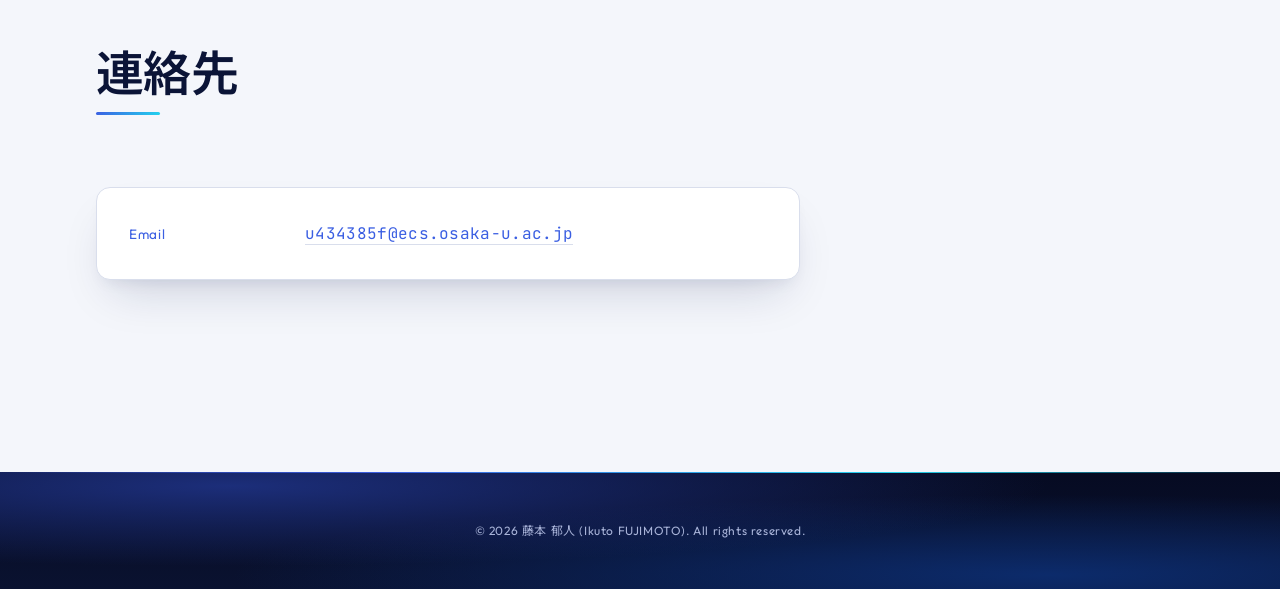
==== commit 343f9b64: "feat: add peer-review status badges to publication entries" ====
--- a/index.html
+++ b/index.html
@@ -34,18 +34,25 @@
                 <span class="en">Ikuto FUJIMOTO</span>
             </span>
         </a>
-        <nav class="nav-links">
+        <nav id="primary-nav" class="nav-links">
             <a href="#research" data-i18n-ja="研究" data-i18n-en="Research">研究</a>
             <a href="#activities" data-i18n-ja="その他の活動" data-i18n-en="Activities">その他の活動</a>
             <a href="#publications" data-i18n-ja="業績" data-i18n-en="Publications">業績</a>
             <a href="#cv" data-i18n-ja="経歴" data-i18n-en="CV">経歴</a>
             <a href="#contact" data-i18n-ja="連絡先" data-i18n-en="Contact">連絡先</a>
         </nav>
-        <button class="lang-toggle" type="button" aria-label="Toggle language" title="Toggle language">
-            <span class="lang-opt is-active" data-set-lang="ja">JA</span>
-            <span class="lang-sep" aria-hidden="true">/</span>
-            <span class="lang-opt" data-set-lang="en">EN</span>
-        </button>
+        <div class="nav-actions">
+            <button class="lang-toggle" type="button" aria-label="Toggle language" title="Toggle language">
+                <span class="lang-opt is-active" data-set-lang="ja">JA</span>
+                <span class="lang-sep" aria-hidden="true">/</span>
+                <span class="lang-opt" data-set-lang="en">EN</span>
+            </button>
+            <button class="nav-toggle" type="button" aria-label="Toggle navigation menu" aria-controls="primary-nav" aria-expanded="false">
+                <span class="nav-toggle-bar" aria-hidden="true"></span>
+                <span class="nav-toggle-bar" aria-hidden="true"></span>
+                <span class="nav-toggle-bar" aria-hidden="true"></span>
+            </button>
+        </div>
     </header>
 
     <main id="top">
@@ -330,14 +337,14 @@
                             &#9675; <strong>I. Fujimoto</strong>, J. Amar, S. Mogi, Y. Hara, T. Shimizu, and M. Ozawa,
                         </p>
                         <p class="pub-title">&ldquo;Torque Control of Tree-type Manipulator Using Exponential Coordinates,&rdquo;</p>
-                        <p class="pub-meta"><i>Proc. JSME 8th International Conference on Advanced Mechatronics (ICAM 2024)</i>, Fukuoka, Japan, Nov. 6&ndash;8, 2024.</p>
+                        <p class="pub-meta"><i>Proc. JSME 8th International Conference on Advanced Mechatronics (ICAM 2024)</i>, Fukuoka, Japan, Nov. 6&ndash;8, 2024. <span class="pub-badge pub-badge--reviewed"><span class="ja">査読あり</span><span class="en">Peer-reviewed</span></span></p>
                     </li>
                 </ol>
             </div>
 
             <div class="pub-group">
                 <h3 class="pub-cat">
-                    <span class="ja">国内学会</span><span class="en">Domestic Conferences</span>
+                    <span class="ja">国内会議</span><span class="en">Domestic Conferences</span>
                 </h3>
                 <ol class="pub-list" start="2">
                     <li class="pub-item">
@@ -345,28 +352,28 @@
                             &#9675; <strong>藤本郁人</strong>, Amar Julien, 原田燿郎, 原悠鷹, 茂木秀斗, 清水俊彦, 小澤正宜, 酒井昌彦, 尾山匡浩,
                         </p>
                         <p class="pub-title">&ldquo;6軸マニピュレータにおける手先位置姿勢の制御方法についての精度および処理速度比較,&rdquo;</p>
-                        <p class="pub-meta">日本機械学会ロボティクス・メカトロニクス講演会 2023, 愛知, 2023年6月.</p>
+                        <p class="pub-meta">日本機械学会ロボティクス・メカトロニクス講演会 2023, 愛知, 2023年6月. <span class="pub-badge pub-badge--none"><span class="ja">査読なし</span><span class="en">Non-peer-reviewed</span></span></p>
                     </li>
                     <li class="pub-item">
                         <p class="pub-authors">
                             &#9675; <strong>藤本郁人</strong>, Amar Julien, 茂木秀斗, 原悠鷹, 清水俊彦, 小澤正宜, 酒井昌彦, 尾山匡浩,
                         </p>
                         <p class="pub-title">&ldquo;連鎖行列による分岐を有するマニピュレータの制御,&rdquo;</p>
-                        <p class="pub-meta">日本機械学会ロボティクス・メカトロニクス講演会 2024, 栃木, 2024年5月.</p>
+                        <p class="pub-meta">日本機械学会ロボティクス・メカトロニクス講演会 2024, 栃木, 2024年5月. <span class="pub-badge pub-badge--none"><span class="ja">査読なし</span><span class="en">Non-peer-reviewed</span></span></p>
                     </li>
                     <li class="pub-item">
                         <p class="pub-authors">
                             &#9675; 山田大夢, 奥村亮, 清川拓哉, <strong>藤本郁人</strong>, 万偉偉, 原田研介,
                         </p>
                         <p class="pub-title">&ldquo;柔軟ひも状物体の把持に向けた視触覚画像生成モデルの構築,&rdquo;</p>
-                        <p class="pub-meta">日本機械学会ロボティクス・メカトロニクス講演会 2025, 山形, 2025年6月.</p>
+                        <p class="pub-meta">日本機械学会ロボティクス・メカトロニクス講演会 2025, 山形, 2025年6月. <span class="pub-badge pub-badge--none"><span class="ja">査読なし</span><span class="en">Non-peer-reviewed</span></span></p>
                     </li>
                     <li class="pub-item">
                         <p class="pub-authors">
                             &#9675; <strong>藤本郁人</strong>, 奥村亮, 西澤克彦, 清川拓哉, 万偉偉, 原田研介,
                         </p>
                         <p class="pub-title">&ldquo;VLM と FOON を用いた紐結びの長期作業計画,&rdquo;</p>
-                        <p class="pub-meta">日本機械学会ロボティクス・メカトロニクス講演会 2026, 福岡, 2026年6月.</p>
+                        <p class="pub-meta">日本機械学会ロボティクス・メカトロニクス講演会 2026, 福岡, 2026年6月. <span class="pub-badge pub-badge--none"><span class="ja">査読なし</span><span class="en">Non-peer-reviewed</span></span></p>
                     </li>
                 </ol>
             </div>
--- a/css/style.css
+++ b/css/style.css
@@ -89,7 +89,11 @@
 
 /* ---------- Reset / base ---------- */
 *, *::before, *::after { box-sizing: border-box; }
-html { scroll-behavior: smooth; }
+html {
+    scroll-behavior: smooth;
+    /* Anchor links land below the sticky nav, not under it. */
+    scroll-padding-top: var(--nav-h);
+}
 body {
     margin: 0;
     background: var(--c-bg);
@@ -253,6 +257,12 @@
 .nav-links a:hover { color: var(--c-blue); }
 .nav-links a:hover::after { transform: scaleX(1); }
 
+.nav-actions {
+    display: inline-flex;
+    align-items: center;
+    gap: var(--s-3);
+}
+
 .lang-toggle {
     display: inline-flex;
     align-items: center;
@@ -277,6 +287,46 @@
 .lang-opt { color: var(--c-muted); transition: color .25s var(--ease); }
 .lang-opt.is-active { color: var(--c-ink); }
 .lang-sep { color: var(--c-rule); }
+
+/* ---------- Hamburger (mobile only) ---------- */
+.nav-toggle {
+    display: none;
+    position: relative;
+    width: 2.5rem;
+    height: 2.5rem;
+    padding: 0;
+    background: var(--c-surface);
+    border: 1px solid var(--c-rule);
+    border-radius: 8px;
+    cursor: pointer;
+    transition: border-color .25s var(--ease), box-shadow .25s var(--ease);
+}
+.nav-toggle:hover { border-color: var(--c-blue); }
+.nav-toggle:focus-visible {
+    outline: none;
+    border-color: var(--c-blue);
+    box-shadow: 0 0 0 3px rgba(59,95,226,.18);
+}
+.nav-toggle-bar {
+    position: absolute;
+    left: 50%;
+    width: 1.15rem;
+    height: 2px;
+    margin-left: -0.575rem;
+    background: var(--c-ink-soft);
+    border-radius: 2px;
+    transition: top .3s var(--ease), transform .3s var(--ease), opacity .2s var(--ease);
+}
+.nav-toggle-bar:nth-child(1) { top: calc(50% - 7px); }
+.nav-toggle-bar:nth-child(2) { top: calc(50% - 1px); }
+.nav-toggle-bar:nth-child(3) { top: calc(50% + 5px); }
+.nav-toggle[aria-expanded="true"] .nav-toggle-bar:nth-child(1) {
+    top: calc(50% - 1px); transform: rotate(45deg);
+}
+.nav-toggle[aria-expanded="true"] .nav-toggle-bar:nth-child(2) { opacity: 0; }
+.nav-toggle[aria-expanded="true"] .nav-toggle-bar:nth-child(3) {
+    top: calc(50% - 1px); transform: rotate(-45deg);
+}
 
 /* ---------- Layout container ---------- */
 main {
@@ -678,6 +728,34 @@
 /* Italicised venue inside a citation */
 .pub-meta i { font-style: italic; }
 
+/* Peer-review status badge — inline at the end of the citation line */
+.pub-badge {
+    display: inline-block;
+    margin-left: 0.4em;
+    padding: 0.05rem 0.5rem;
+    font-family: var(--f-mono);
+    font-size: var(--t-xs);
+    font-weight: 500;
+    letter-spacing: 0.04em;
+    line-height: 1.6;
+    vertical-align: 0.08em;
+    border-radius: 999px;
+    white-space: nowrap;
+}
+body[data-lang="ja"] .pub-badge { font-family: var(--f-sans); letter-spacing: 0.02em; }
+/* Reviewed → soft blue tint (clear, but not shouting) */
+.pub-badge--reviewed {
+    color: var(--c-blue);
+    background: rgba(59,95,226,0.09);
+    border: 1px solid rgba(108,139,239,0.30);
+}
+/* Non-reviewed → muted outline (present but understated) */
+.pub-badge--none {
+    color: var(--c-muted);
+    background: transparent;
+    border: 1px solid var(--c-rule);
+}
+
 /* ---------- Timeline (CV) ---------- */
 .timeline {
     position: relative;
@@ -813,27 +891,163 @@
     .hero-orb-2 { width: 260px; height: 260px; }
 }
 
+/* Drawer breakpoint: collapse nav links into a hamburger panel. */
+@media (max-width: 720px) {
+    :root { --nav-h: 3.75rem; }
+
+    /* Portrait: explicit small square on every phone-sized viewport.
+       Belt-and-suspenders: width *and* height on the img, plus
+       aspect-ratio on the figure — avoids the tall rendering some
+       mobile browsers produce when only aspect-ratio is set. */
+    .hero-portrait {
+        width: clamp(6.5rem, 32vw, 8rem);
+        max-width: 8rem;
+        aspect-ratio: 1 / 1;
+        margin: 0 auto;
+        justify-self: center;
+    }
+    .hero-portrait img {
+        width: 100%;
+        height: 100%;
+        aspect-ratio: 1 / 1;
+        object-fit: cover;
+    }
+    .hero-portrait-ring { inset: -8px; filter: blur(18px); }
+
+    .nav-toggle { display: inline-flex; }
+
+    .nav-links {
+        position: fixed;
+        top: var(--nav-h);
+        left: 0;
+        right: 0;
+        flex-direction: column;
+        align-items: stretch;
+        gap: 0;
+        padding: var(--s-3) var(--s-5) var(--s-5);
+        background: color-mix(in srgb, var(--c-bg) 96%, transparent);
+        backdrop-filter: saturate(150%) blur(14px);
+        -webkit-backdrop-filter: saturate(150%) blur(14px);
+        border-bottom: 1px solid var(--c-rule);
+        box-shadow: 0 18px 28px -18px rgba(15, 28, 80, .22);
+        font-size: var(--t-md);
+        max-height: calc(100dvh - var(--nav-h));
+        overflow-y: auto;
+        transform: translateY(-110%);
+        opacity: 0;
+        visibility: hidden;
+        transition: transform .32s var(--ease), opacity .25s var(--ease), visibility .32s;
+    }
+    .nav-links.is-open {
+        transform: translateY(0);
+        opacity: 1;
+        visibility: visible;
+    }
+    .nav-links a {
+        display: block;
+        padding: 0.95rem var(--s-2);
+        border-bottom: 1px solid var(--c-rule-soft);
+        color: var(--c-ink);
+        letter-spacing: 0;
+    }
+    .nav-links a:last-child { border-bottom: 0; }
+    .nav-links a::after { display: none; }
+    .nav-links a.is-current { color: var(--c-blue); }
+    body.nav-open { overflow: hidden; }
+}
+
 @media (max-width: 640px) {
-    .site-nav { padding: 0 var(--s-4); }
-    .nav-links { gap: var(--s-4); font-size: var(--t-xs); }
-    .nav-links a { padding: 0.3rem 0; }
+    body { line-height: 1.7; }
+
+    .site-nav { padding: 0 var(--s-4); gap: var(--s-2); }
     .brand-name { display: none; }
-    .hero { padding-top: var(--s-8); }
-    .hero-portrait { max-width: 7rem; }
-    .hero-name { letter-spacing: -0.02em; }
-    .hero-statement { font-size: var(--t-md); line-height: 1.8; }
+    .nav-actions { gap: var(--s-2); }
+    .lang-toggle { padding: 0.38rem 0.7rem; }
+
+    main { padding: 0 var(--s-4); }
+
+    .hero {
+        padding-top: var(--s-7);
+        padding-bottom: var(--s-7);
+    }
+    .hero-inner { row-gap: var(--s-5); }
+    /* portrait sizing handled by the 720px rule above */
+    .hero-name {
+        font-size: clamp(2.25rem, 9vw, 3rem);
+        letter-spacing: -0.02em;
+        text-align: center;
+    }
+    .hero-sub {
+        font-size: var(--t-base);
+        letter-spacing: 0.1em;
+        text-align: center;
+        margin-bottom: var(--s-5);
+    }
+    .hero-tags-label { text-align: center; margin-bottom: var(--s-2); }
+    .hero-tags { justify-content: center; margin-bottom: var(--s-5); }
+    .hero-tags li { font-size: 0.7rem; padding: 0.28rem 0.55rem; }
+    .hero-statement {
+        font-size: 1.0625rem;
+        line-height: 1.75;
+        text-align: center;
+        margin-bottom: 0;
+    }
+    body[data-lang="en"] .hero-statement { font-size: 1.0625rem; }
+    .hero-orb-1 { width: 240px; height: 240px; }
+    .hero-orb-2 { width: 200px; height: 200px; }
+
+    .section { padding: var(--s-7) 0; }
+    .section + .section::before { left: var(--s-4); right: var(--s-4); }
+    .section-head { margin-bottom: var(--s-6); }
+    .section-title { font-size: 1.75rem; }
+
+    .theme {
+        padding: var(--s-5);
+        padding-left: calc(var(--s-5) + 5px);
+        border-radius: 12px;
+    }
+    .theme-title { font-size: var(--t-lg); }
+    .theme-desc { font-size: var(--t-base); line-height: 1.8; }
+    .theme-media {
+        grid-template-columns: 1fr;
+        gap: var(--s-4);
+    }
+
+    .pub-group { margin-bottom: var(--s-7); }
+    .pub-item {
+        padding: var(--s-4) 0 var(--s-4) 2.25rem;
+        font-size: var(--t-sm);
+    }
+    .pub-item::before { top: var(--s-4); font-size: var(--t-xs); }
+    .pub-title { font-size: var(--t-base); }
+    .pub-authors, .pub-meta { font-size: var(--t-sm); }
+
+    .timeline { padding: 0; }
+    .tl-item {
+        grid-template-columns: 1fr;
+        padding: var(--s-4) 0;
+        row-gap: 0.25rem;
+    }
+    .tl-item::before { display: none; }
+    .tl-date { margin-bottom: var(--s-1); }
+    .tl-where { font-size: var(--t-base); }
+
     .contact-grid {
         grid-template-columns: 1fr;
         padding: var(--s-5);
         row-gap: var(--s-2);
+        border-radius: 12px;
     }
     .contact-grid dt { margin-top: var(--s-3); }
-    .tl-item { grid-template-columns: 1fr; }
-    .tl-item::before { display: none; }
-    .tl-date { margin-bottom: var(--s-1); }
-    .pub-item { padding-left: 2.5rem; }
-
-    .theme { padding: var(--s-5); padding-left: calc(var(--s-5) + 5px); }
-    .theme-title { font-size: var(--t-lg); }
-    .theme-media { grid-template-columns: 1fr; }
-}
+    .contact-grid dt:first-of-type { margin-top: 0; }
+    .email { word-break: break-all; }
+
+    .site-foot { padding: var(--s-6) var(--s-5); margin-top: var(--s-8); }
+}
+
+@media (max-width: 380px) {
+    .nav-actions { gap: 0.35rem; }
+    .lang-toggle { padding: 0.35rem 0.55rem; letter-spacing: 0.06em; }
+    .nav-toggle { width: 2.25rem; height: 2.25rem; }
+    .hero-name { font-size: clamp(2rem, 10.5vw, 2.5rem); }
+}
